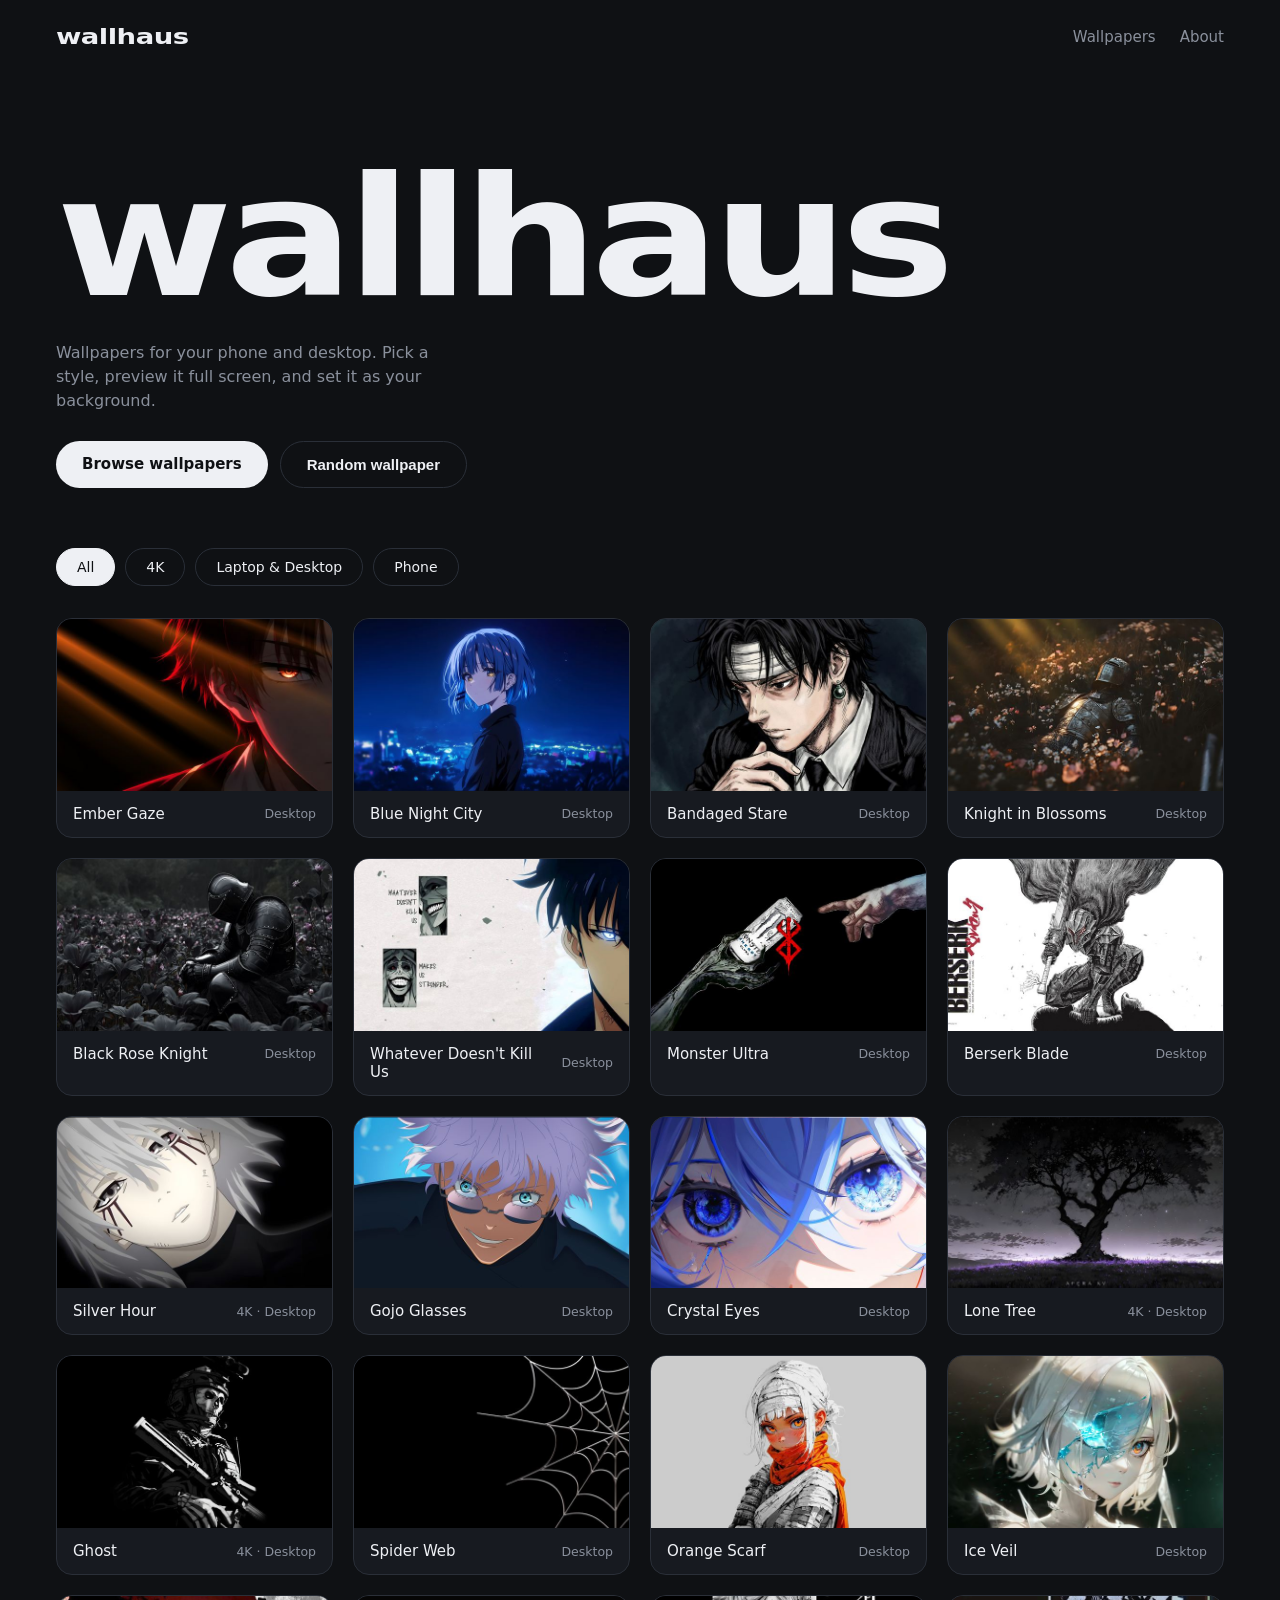
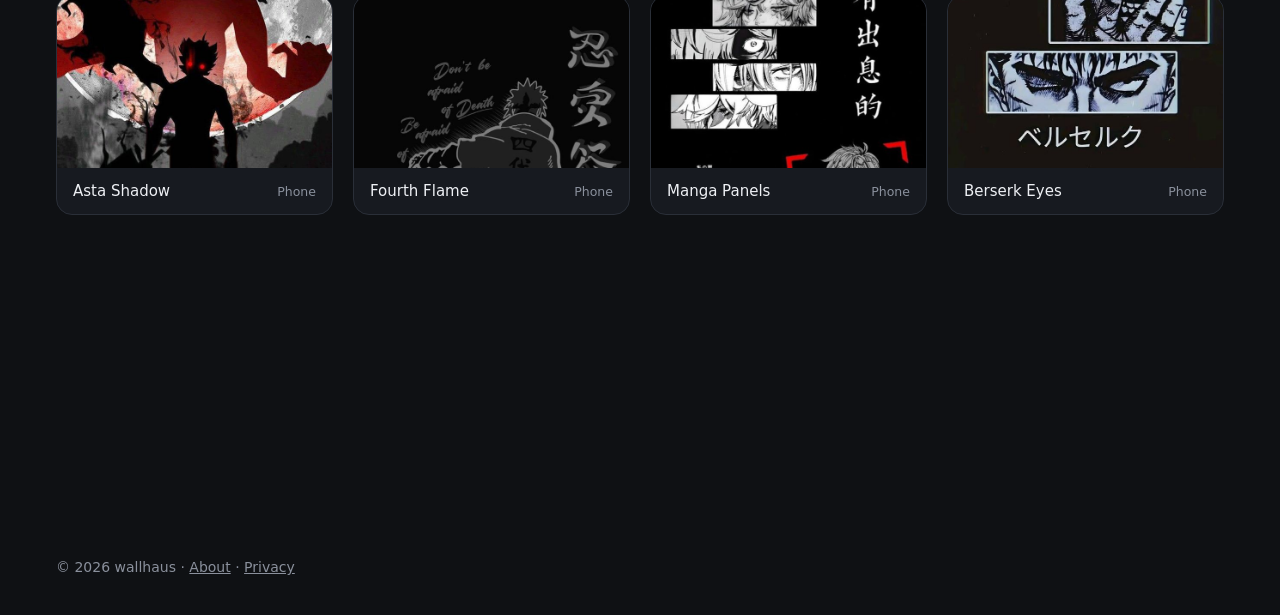
==== index.html @ 3e4c3309 "Update index.html" ====
<!doctype html>
<html lang="en">
<head>
<meta charset="utf-8">
<meta http-equiv="Content-Security-Policy" content="default-src 'self'; script-src 'self'; style-src 'self' 'unsafe-inline'; img-src 'self' data: blob:; connect-src 'self'; font-src 'self'; object-src 'none'; base-uri 'self'; form-action 'none'">
<meta name="referrer" content="strict-origin-when-cross-origin">
<meta name="viewport" content="width=device-width, initial-scale=1, viewport-fit=cover">
<title>wallhaus · Wallpapers</title>
<meta name="description" content="Wallpapers for your phone and desktop. Pick a style, preview it full screen, and set it as your background.">
<meta property="og:title" content="wallhaus · Wallpapers">
<meta property="og:description" content="Wallpapers for your phone and desktop. Preview full screen and set as your background.">
<meta property="og:type" content="website">
<meta property="og:url" content="https://ghostpacket0x.github.io/wallhaus/">
<meta property="og:image" content="https://ghostpacket0x.github.io/wallhaus/wallpapers/thumbs/00.jpg">
<meta name="twitter:card" content="summary_large_image">
<link rel="stylesheet" href="style.css">
</head>
<body>
<header>
  <nav>
    <div class="logo">wallhaus</div>
    <div class="navlinks">
      <a href="#gallery">Wallpapers</a>
      <a href="about.html">About</a>
    </div>
  </nav>
  <section class="hero">
    <h1>wallhaus</h1>
    <p>Wallpapers for your phone and desktop. Pick a style, preview it full screen, and set it as your background.</p>
    <div class="hero-actions">
      <a class="btn" href="#gallery">Browse wallpapers</a>
      <button class="btn ghost" id="random">Random wallpaper</button>
    </div>
  </section>
</header>
<main id="gallery">
  <div class="filters" id="filters">
    <button class="chip on" data-f="all">All</button>
    <button class="chip" data-f="4k">4K</button>
    <button class="chip" data-f="desktop">Laptop &amp; Desktop</button>
    <button class="chip" data-f="phone">Phone</button>
  </div>
  <div class="grid" id="grid"></div>
</main>
<div id="viewer">
  <div class="bar">
    <button id="close">← Back</button>
    <a class="btn" id="download" href="#" download>Download</a>
  </div>
  <button class="nav-btn prev" id="prev" aria-label="Previous wallpaper">‹</button>
  <button class="nav-btn next" id="next" aria-label="Next wallpaper">›</button>
  <div class="caption" id="caption"></div>
</div>
<footer>© 2026 wallhaus · <a href="about.html">About</a> · <a href="privacy.html">Privacy</a></footer>
<script src="script.js"></script>
</body>
</html>
---- style.css ----
/* wallhaus styles: edit here to change the look of the site */
  :root { --bg:#0f1114; --fg:#eef0f4; --muted:#8a909c; --card:#171a20; --line:#2a2f38; }
  * { box-sizing: border-box; }
  html, body { margin:0; background:var(--bg); color:var(--fg);
    font-family: Inter, system-ui, -apple-system, "Segoe UI", sans-serif; }
  html, body { overflow-x:hidden; max-width:100%; }
  header, main, footer { position:relative; z-index:1; }
  nav { display:flex; justify-content:space-between; align-items:center; padding:24px 56px; }
  .logo { font-weight:900; font-size:22px; letter-spacing:-.02em; transform:scaleX(1.25); transform-origin:left; }
  nav a { color:var(--muted); text-decoration:none; font-size:15px; }
  nav a:hover { color:var(--fg); }
  .hero { padding:90px 56px 60px; }
  .hero h1 { font-weight:900; font-size:clamp(64px,13vw,190px); letter-spacing:-.04em;
    line-height:.9; margin:0; transform:scaleX(1.15); transform-origin:left; }
  .hero p { color:var(--muted); max-width:420px; line-height:1.5; margin:28px 0; }
  .btn { display:inline-block; background:var(--fg); color:#0f1114; padding:14px 26px; border-radius:999px;
    text-decoration:none; font-weight:600; font-size:15px; border:0; cursor:pointer; }
  .filters { display:flex; gap:10px; padding:0 56px; flex-wrap:wrap; }
  .chip { background:transparent; border:1px solid var(--line); color:var(--fg); padding:10px 20px;
    border-radius:999px; cursor:pointer; font-size:14px; font-family:inherit; }
  .chip.on { background:var(--fg); color:#0f1114; border-color:var(--fg); }
  .grid { display:grid; grid-template-columns:repeat(auto-fill,minmax(260px,1fr)); gap:20px;
    padding:32px 56px 80px; }
  .card { background:var(--card); border:1px solid var(--line); border-radius:16px; overflow:hidden;
    cursor:pointer; opacity:0; translate:0 16px;
    transition:opacity .6s ease, translate .6s ease, transform .2s, border-color .2s; }
  .card.in { opacity:1; translate:0 0; }
  .card:hover { transform:translateY(-4px); border-color:#3a4150; }
  .card.hidden { display:none; }
  .thumb { aspect-ratio:16/10; background-color:#111; transition:transform .6s ease; }
  .card:hover .thumb { transform:scale(1.04); }
  .meta { display:flex; justify-content:space-between; align-items:center; padding:14px 16px; font-size:15px; gap:8px; }
  .meta small { color:var(--muted); white-space:nowrap; }
  #viewer { position:fixed; inset:0; z-index:10; display:none; flex-direction:column;
    justify-content:space-between; padding:24px; background:#000 center/contain no-repeat; }
  #viewer.open { display:flex; }
  #viewer .bar { display:flex; justify-content:space-between; align-items:center; }
  #viewer .bar button, #viewer .btn { background:rgba(15,17,20,.6); color:var(--fg); border:1px solid var(--line);
    padding:10px 18px; border-radius:999px; cursor:pointer; font-family:inherit; backdrop-filter:blur(6px); }
  #viewer .caption { align-self:flex-start; background:rgba(15,17,20,.6); padding:10px 16px; border-radius:12px; font-size:15px; }
  footer { padding:24px 56px 40px; color:var(--muted); font-size:14px; }
  @media (prefers-reduced-motion: reduce) {
    .card { opacity:1; translate:none; transition:transform .2s, border-color .2s; }
    .thumb { transition:none; }
    .card:hover .thumb { transform:none; }
  }
  @media (max-width:640px) {
    nav, .hero, .filters, .grid, footer { padding-left:20px; padding-right:20px; }
    .hero { padding-top:50px; }
  }

/* Dot network: drifting dots and lines over the glow */
#net { position:fixed; top:0; left:0; width:100vw; height:100vh; z-index:0; pointer-events:none; }


/* ---- Added: nav links, hero buttons, preview arrows, shimmer, doc pages ---- */
a.logo { color:var(--fg); text-decoration:none; }
.navlinks { display:flex; gap:24px; }
.hero-actions { display:flex; gap:12px; flex-wrap:wrap; }
.btn.ghost { background:transparent; color:var(--fg); border:1px solid var(--line); }
.btn.ghost:hover { border-color:#3a4150; }
footer a { color:var(--muted); }
footer a:hover { color:var(--fg); }

.thumb { position:relative; overflow:hidden; }
.thumb.shimmer::after { content:""; position:absolute; inset:0;
  background:linear-gradient(90deg, transparent, rgba(255,255,255,.07), transparent);
  animation:sweep 1.4s ease-in-out infinite; }
@keyframes sweep { from { transform:translateX(-100%); } to { transform:translateX(100%); } }

.nav-btn { position:fixed; top:50%; transform:translateY(-50%); z-index:11;
  width:48px; height:48px; border-radius:50%; cursor:pointer; font-size:28px; line-height:1;
  background:rgba(15,17,20,.6); color:var(--fg); border:1px solid var(--line); backdrop-filter:blur(6px); }
.nav-btn.prev { left:16px; }
.nav-btn.next { right:16px; }

.doc { max-width:720px; margin:0 auto; padding:60px 24px 80px; line-height:1.7; }
.doc h1 { font-weight:900; font-size:clamp(36px,6vw,52px); letter-spacing:-.02em; margin:0 0 24px; }
.doc h2 { font-size:20px; margin:36px 0 8px; }
.doc p { color:#c3c8d2; margin:0 0 12px; }
.doc a { color:var(--fg); }

@media (prefers-reduced-motion: reduce) {
  .thumb.shimmer::after { animation:none; display:none; }
}
@media (max-width:640px) {
  .navlinks { gap:16px; }
  .nav-btn { width:40px; height:40px; font-size:24px; }
}

/* Motion: button lift, title slide, preview fade, filter pop-in */
.btn { transition:transform .25s ease, box-shadow .25s ease; }
.btn:hover { transform:translateY(-3px); box-shadow:0 8px 20px rgba(255,255,255,.15); }
.hero h1 { animation:titleIn .9s ease-out both; }
@keyframes titleIn { from { opacity:0; translate:-24px 0; } to { opacity:1; translate:0 0; } }
#viewer.open { animation:previewIn .35s ease both; }
@keyframes previewIn { from { opacity:0; transform:scale(.98); } to { opacity:1; transform:none; } }
.card.pop { animation:pop .45s ease both; }
@keyframes pop { from { opacity:0; translate:0 10px; } to { opacity:1; translate:0 0; } }
@media (prefers-reduced-motion: reduce) {
  .btn, .btn:hover { transition:none; transform:none; box-shadow:none; }
  .hero h1, #viewer.open, .card.pop { animation:none; }
}
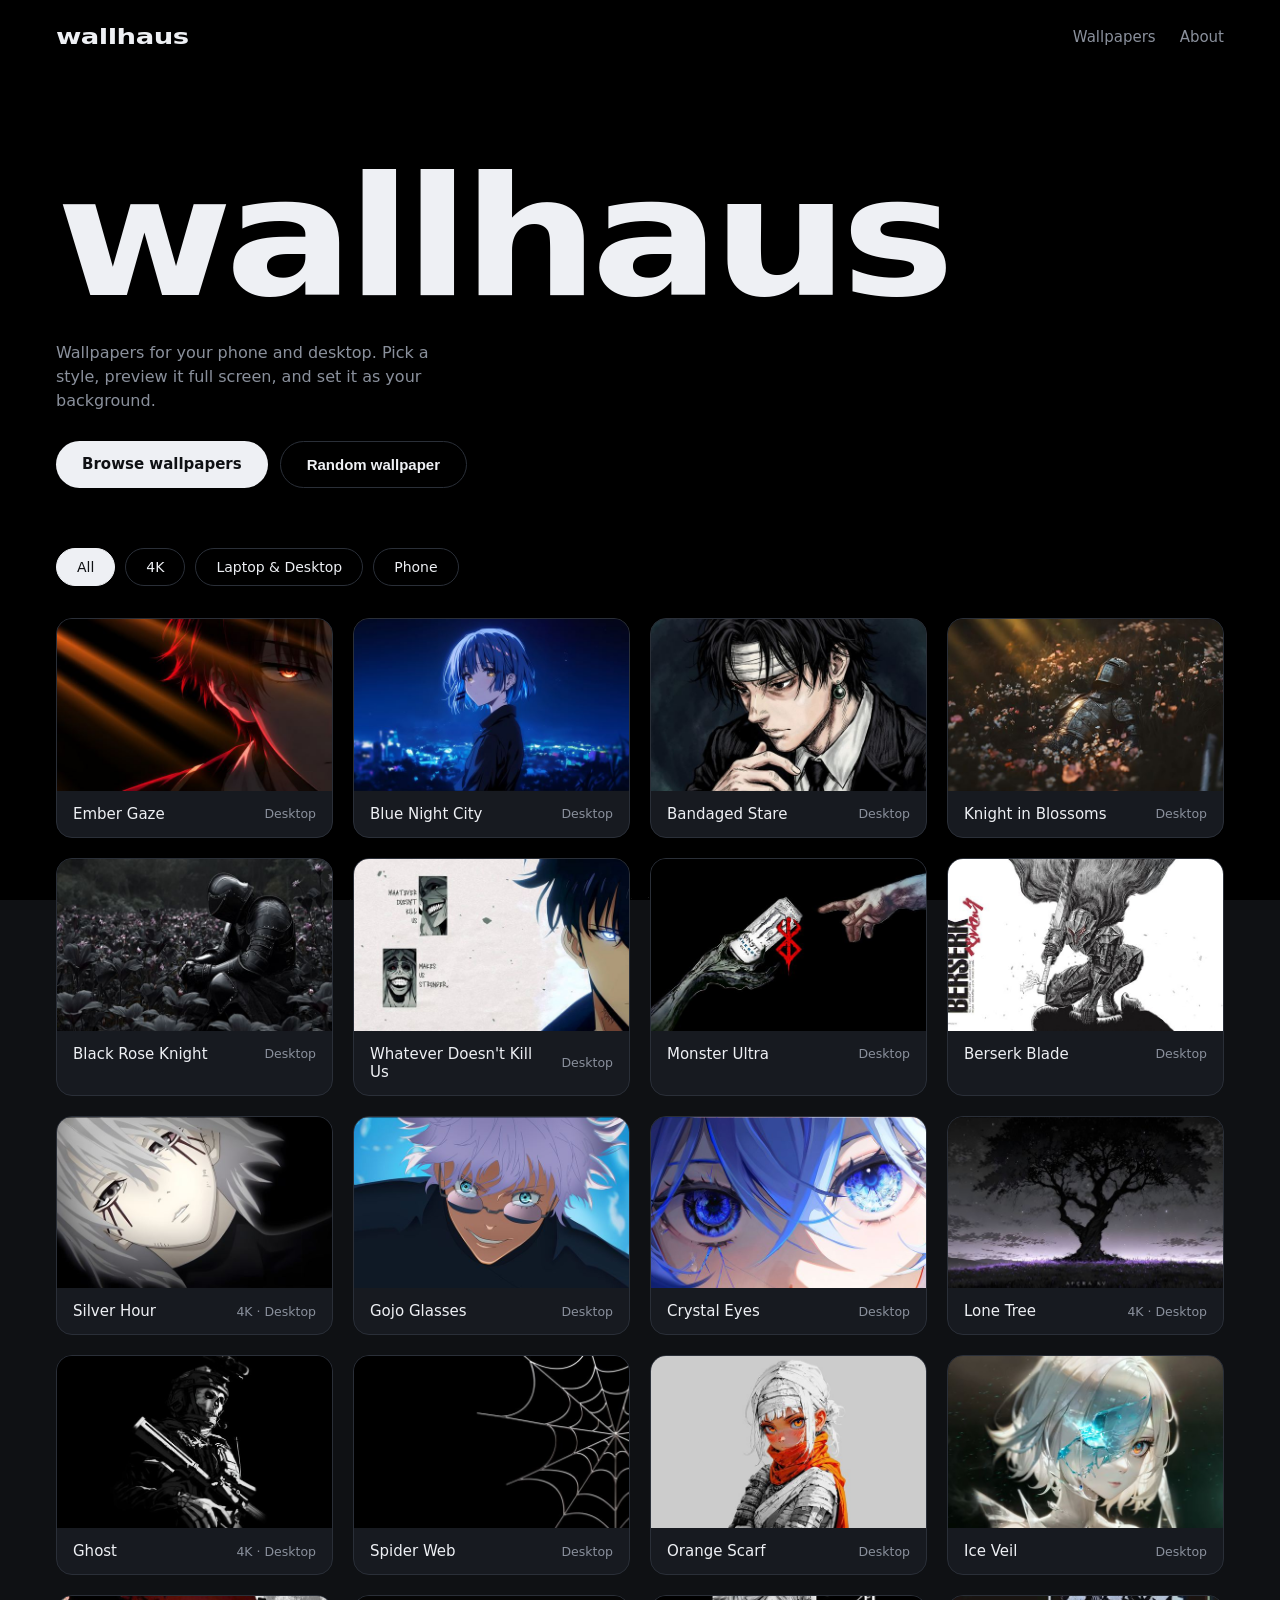
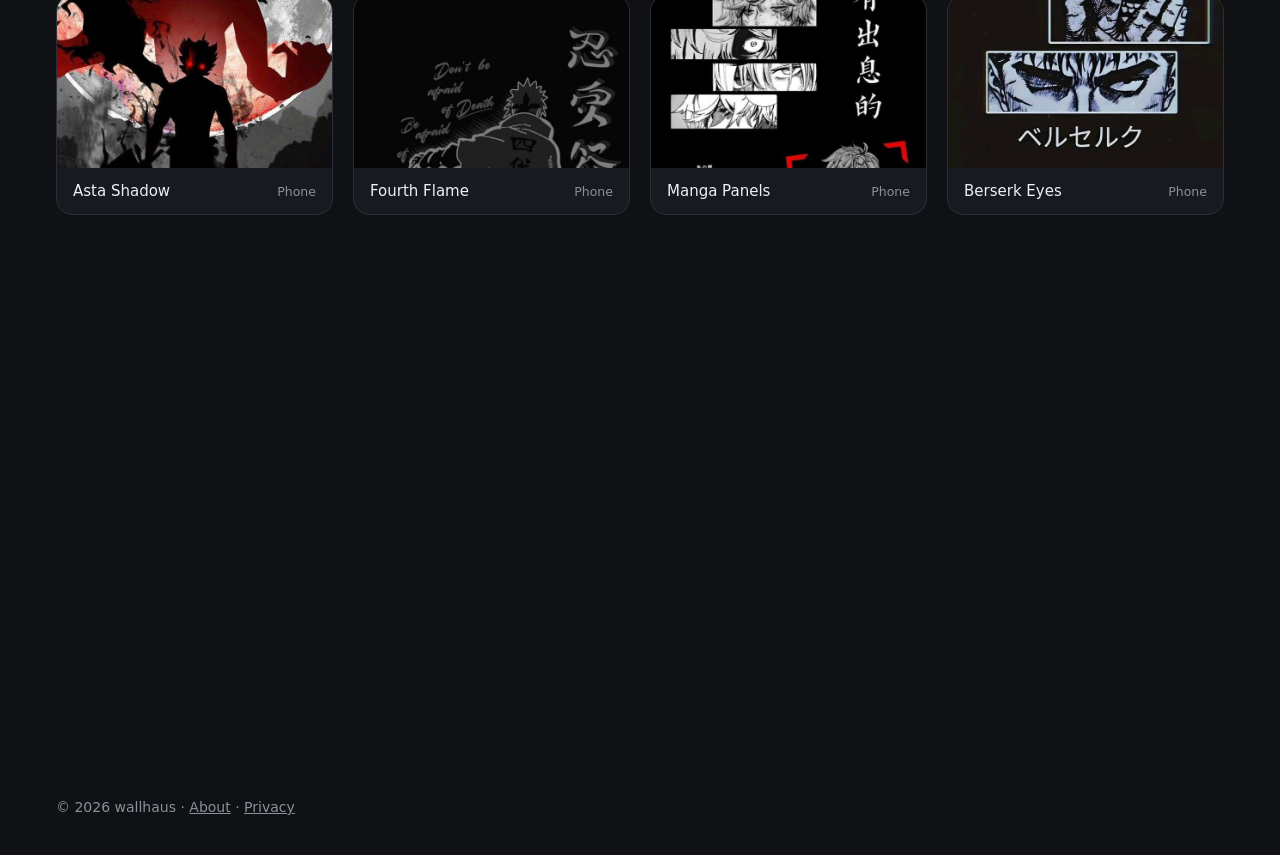
==== commit 1a897a70: "Add files via upload" ====
--- a/index.html
+++ b/index.html
@@ -16,6 +16,7 @@
 <link rel="stylesheet" href="style.css">
 </head>
 <body>
+<div id="floor3d" aria-hidden="true"><div class="plane"></div><div class="fade"></div></div>
 <header>
   <nav>
     <div class="logo">wallhaus</div>
@@ -55,4 +56,3 @@
 <script src="script.js"></script>
 </body>
 </html>
-
--- a/style.css
+++ b/style.css
@@ -101,3 +101,16 @@
   .btn, .btn:hover { transition:none; transform:none; box-shadow:none; }
   .hero h1, #viewer.open, .card.pop { animation:none; }
 }
+
+/* 3D grid floor background */
+#floor3d { position:fixed; inset:0; z-index:0; overflow:hidden; pointer-events:none; background:#000; }
+#floor3d .plane { position:absolute; left:-50%; right:-50%; bottom:-10%; height:110%;
+  background-image:linear-gradient(to right, rgba(255,255,255,.12) 1px, transparent 1px),
+                   linear-gradient(to bottom, rgba(255,255,255,.12) 1px, transparent 1px);
+  background-size:40px 40px;
+  transform:perspective(220px) rotateX(62deg); transform-origin:50% 100%;
+  animation:floor 6s linear infinite; }
+#floor3d .fade { position:absolute; inset:0; background:linear-gradient(to bottom, #000 0%, transparent 45%); }
+@keyframes floor { from { background-position:0 0; } to { background-position:0 40px; } }
+@media (prefers-reduced-motion: reduce) { #floor3d .plane { animation:none; } }
+
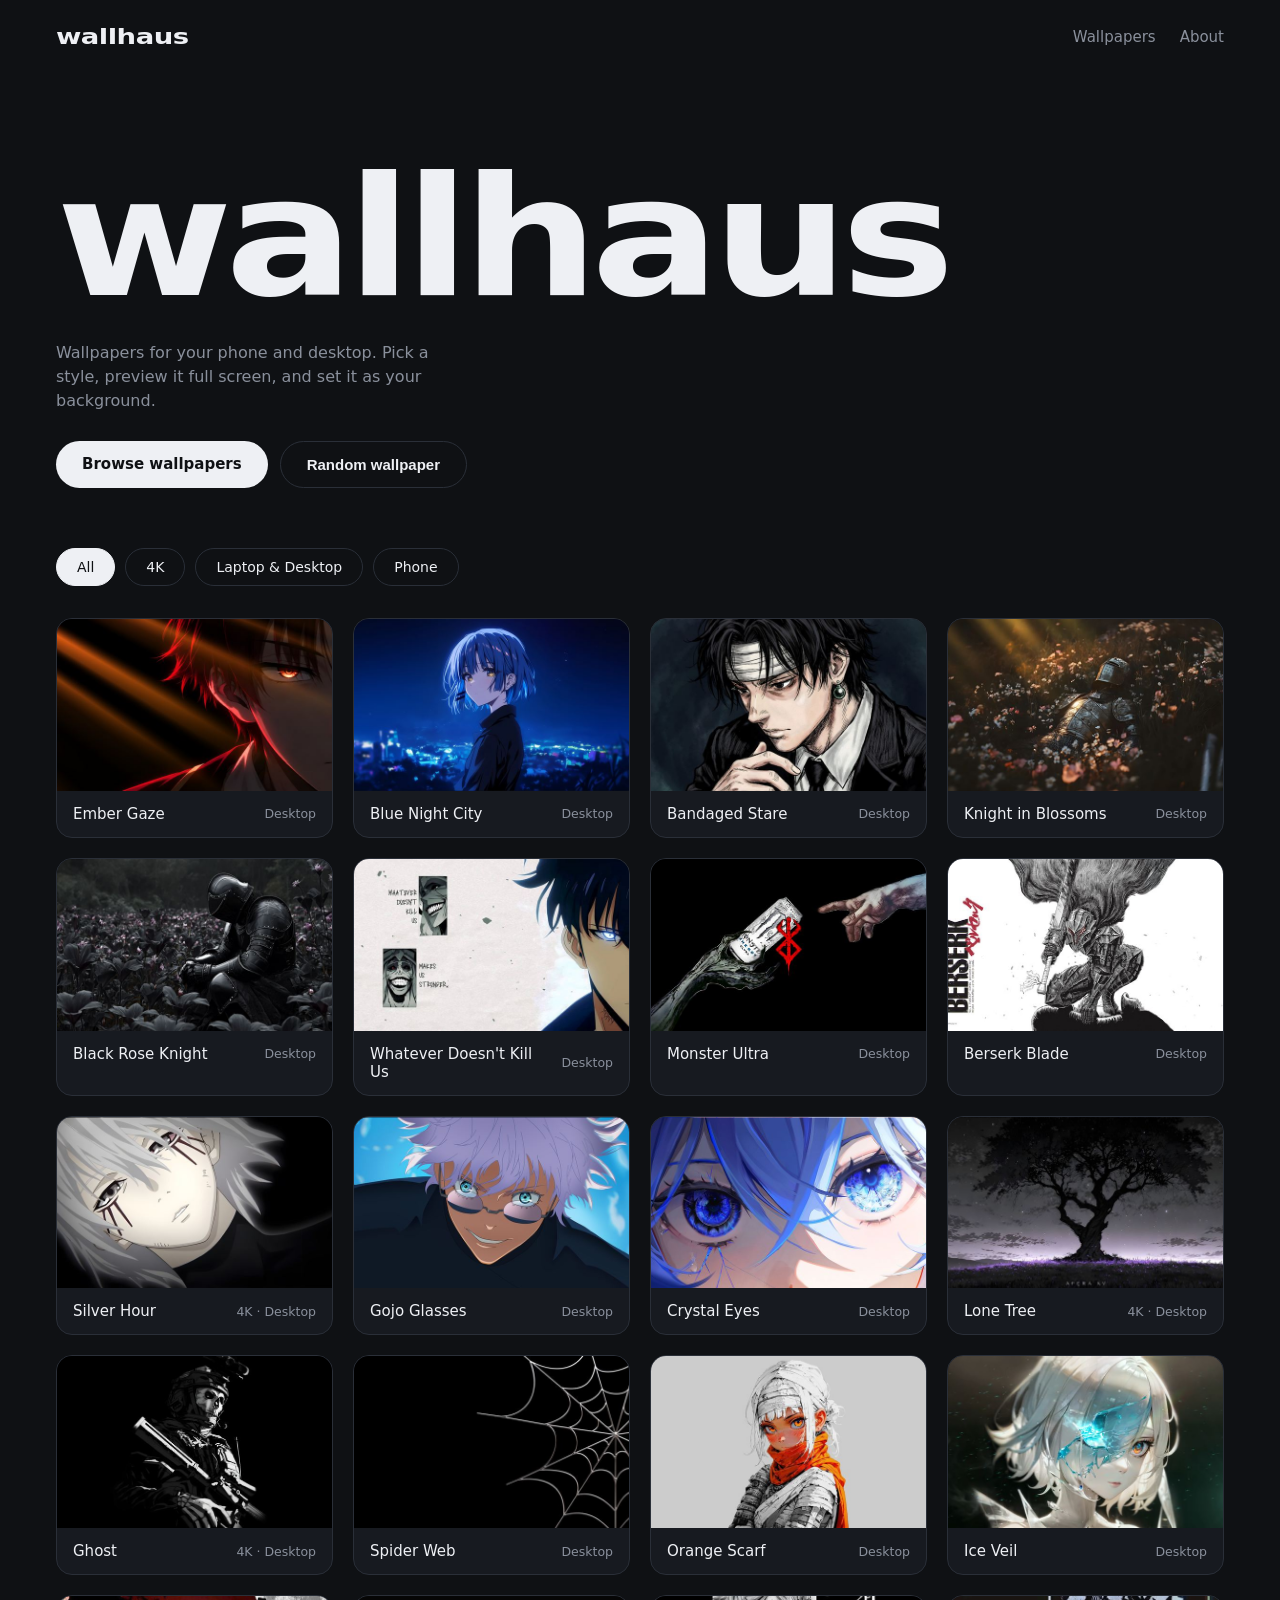
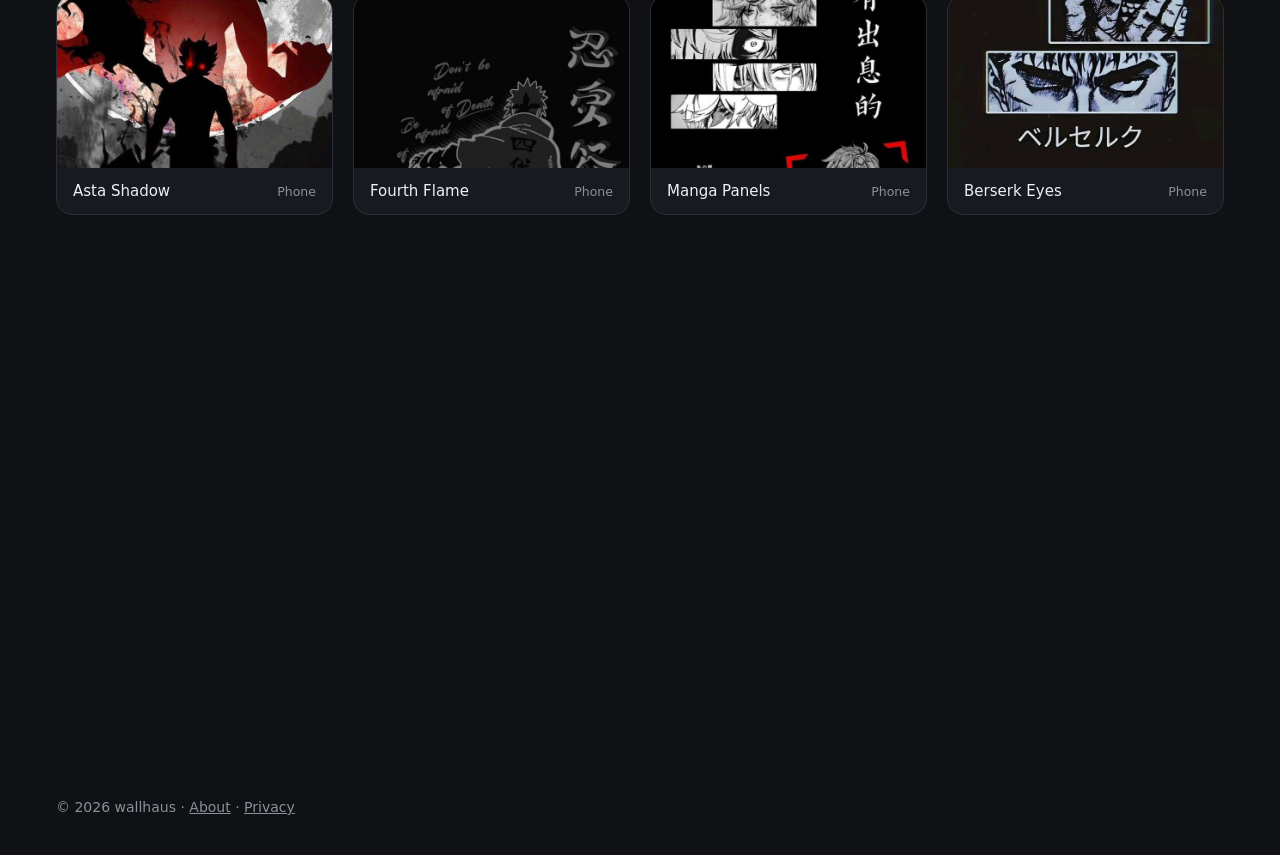
==== commit 83396d2e: "Add files via upload" ====
--- a/index.html
+++ b/index.html
@@ -16,7 +16,6 @@
 <link rel="stylesheet" href="style.css">
 </head>
 <body>
-<div id="floor3d" aria-hidden="true"><div class="plane"></div><div class="fade"></div></div>
 <header>
   <nav>
     <div class="logo">wallhaus</div>
--- a/style.css
+++ b/style.css
@@ -101,16 +101,3 @@
   .btn, .btn:hover { transition:none; transform:none; box-shadow:none; }
   .hero h1, #viewer.open, .card.pop { animation:none; }
 }
-
-/* 3D grid floor background */
-#floor3d { position:fixed; inset:0; z-index:0; overflow:hidden; pointer-events:none; background:#000; }
-#floor3d .plane { position:absolute; left:-50%; right:-50%; bottom:-10%; height:110%;
-  background-image:linear-gradient(to right, rgba(255,255,255,.12) 1px, transparent 1px),
-                   linear-gradient(to bottom, rgba(255,255,255,.12) 1px, transparent 1px);
-  background-size:40px 40px;
-  transform:perspective(220px) rotateX(62deg); transform-origin:50% 100%;
-  animation:floor 6s linear infinite; }
-#floor3d .fade { position:absolute; inset:0; background:linear-gradient(to bottom, #000 0%, transparent 45%); }
-@keyframes floor { from { background-position:0 0; } to { background-position:0 40px; } }
-@media (prefers-reduced-motion: reduce) { #floor3d .plane { animation:none; } }
-
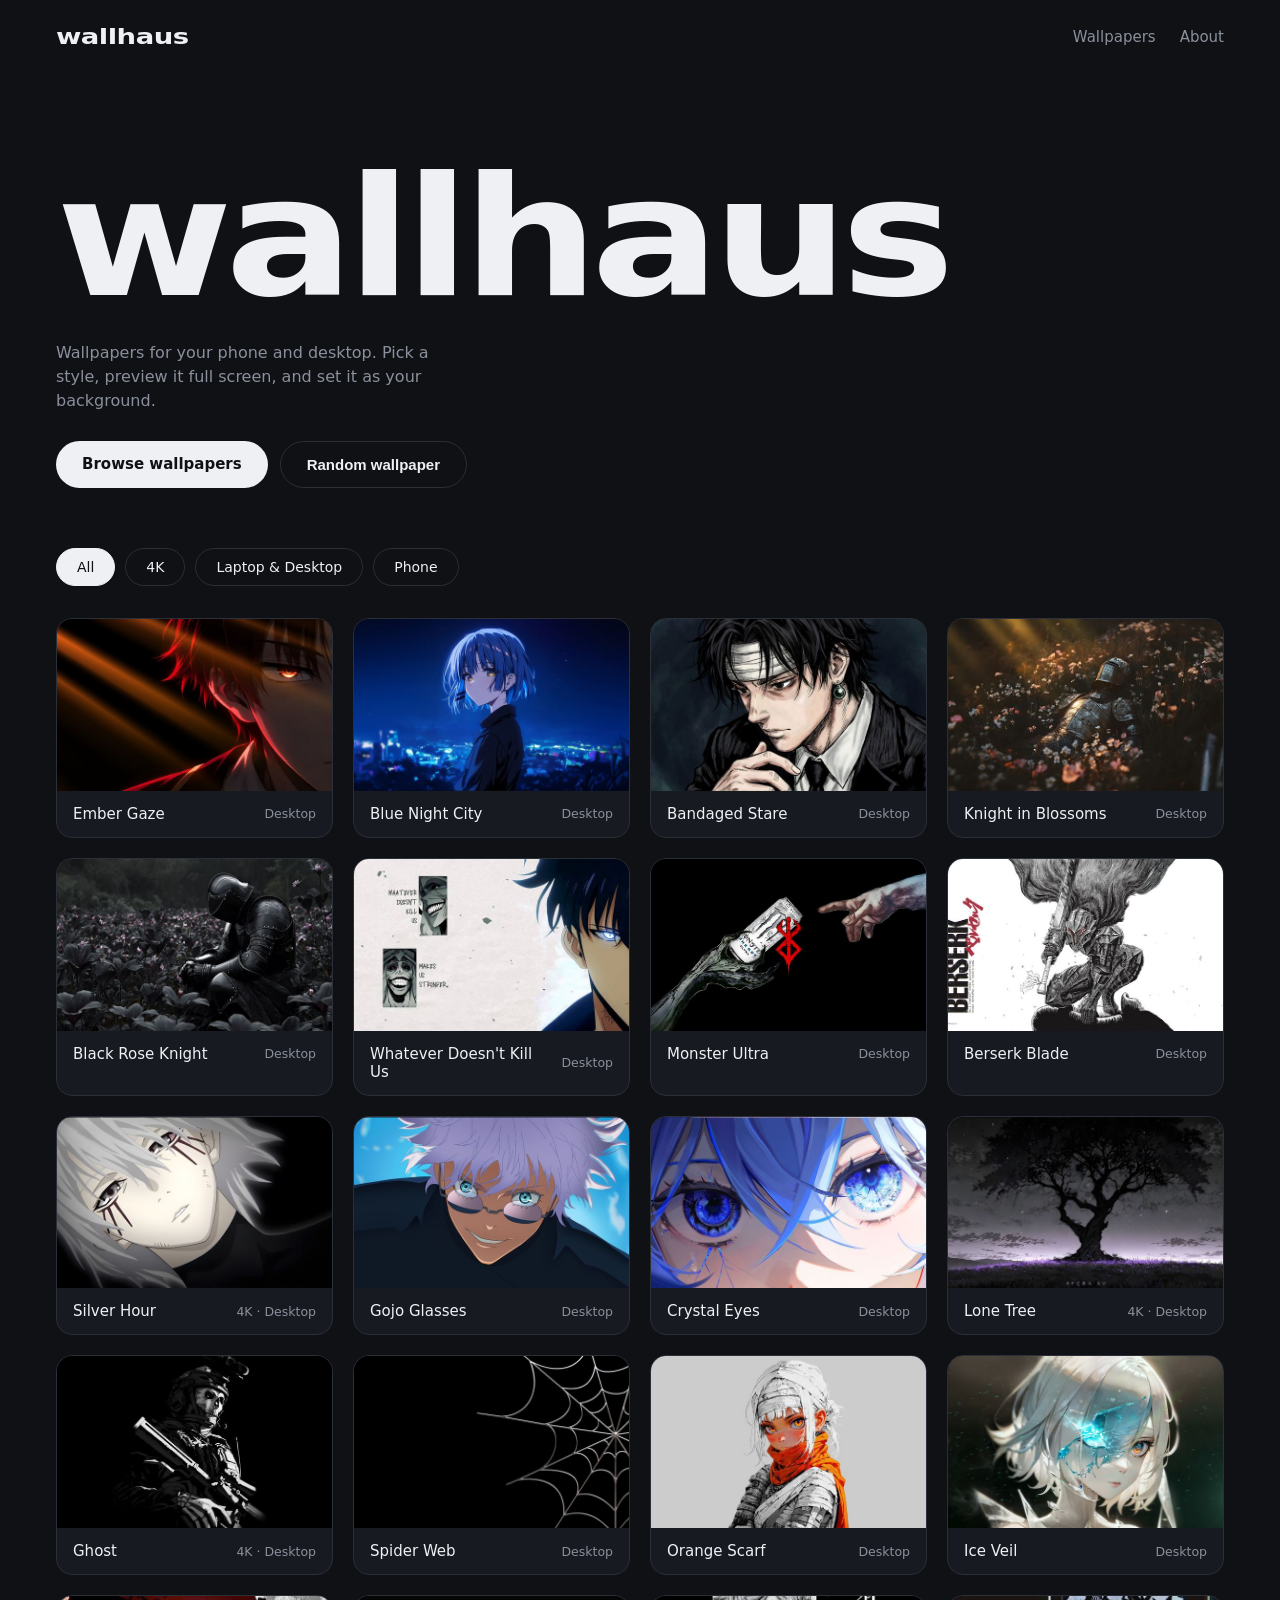
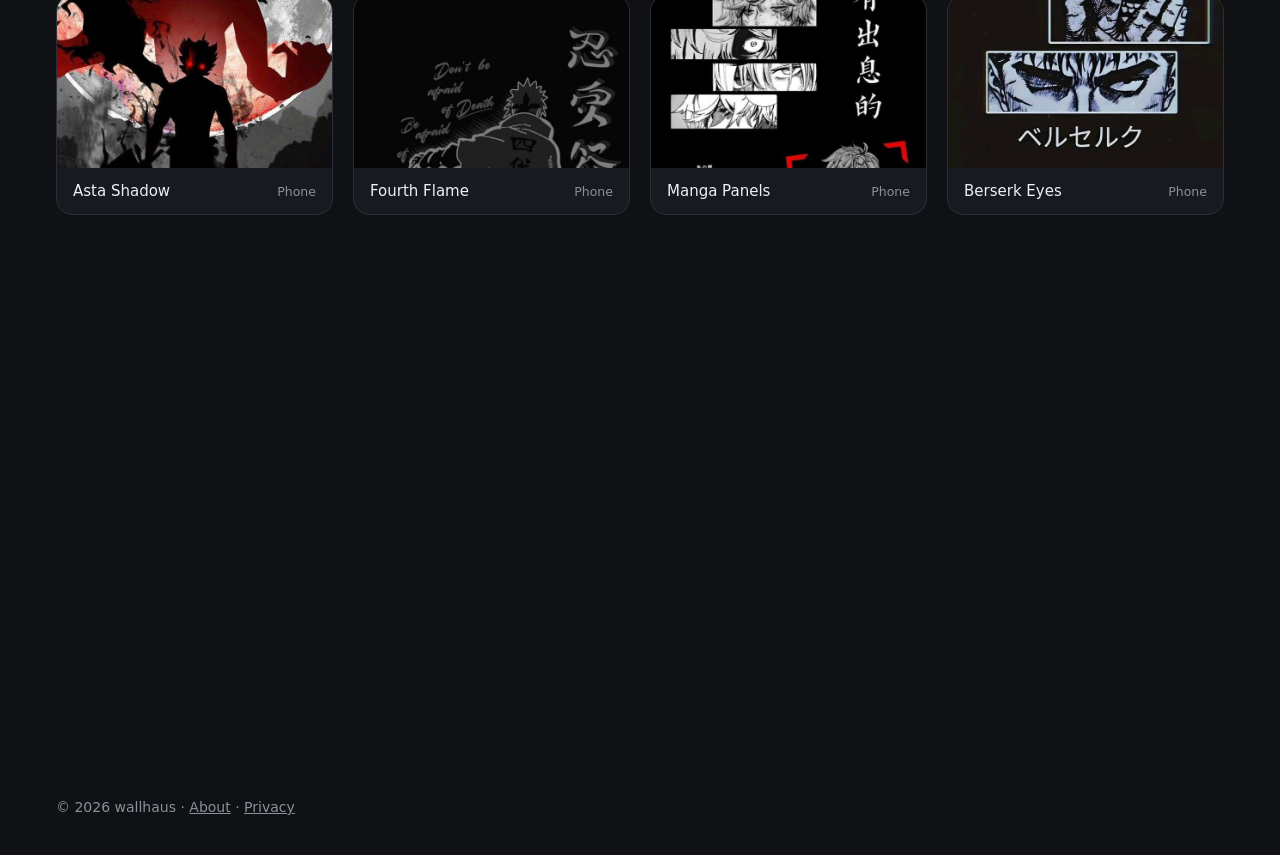
==== commit 9be0b0d5: "Add files via upload" ====
--- a/index.html
+++ b/index.html
@@ -16,6 +16,7 @@
 <link rel="stylesheet" href="style.css">
 </head>
 <body>
+<div id="dots3d" aria-hidden="true"><div class="cloud"></div></div>
 <header>
   <nav>
     <div class="logo">wallhaus</div>
--- a/style.css
+++ b/style.css
@@ -101,3 +101,12 @@
   .btn, .btn:hover { transition:none; transform:none; box-shadow:none; }
   .hero h1, #viewer.open, .card.pop { animation:none; }
 }
+
+/* Floating 3D dots background: transparent, behind the content, never blocks clicks */
+#dots3d { position:fixed; inset:0; z-index:0; pointer-events:none; overflow:hidden; perspective:900px; }
+#dots3d .cloud { position:absolute; left:50%; top:50%; width:0; height:0; transform-style:preserve-3d;
+  animation:spin3d 60s linear infinite; }
+#dots3d .dot { position:absolute; width:2px; height:2px; margin:-1px 0 0 -1px; border-radius:50%; background:#fff; }
+@keyframes spin3d { from { transform:rotateY(0deg) rotateX(12deg); } to { transform:rotateY(360deg) rotateX(12deg); } }
+@media (prefers-reduced-motion: reduce) { #dots3d .cloud { animation:none; } }
+
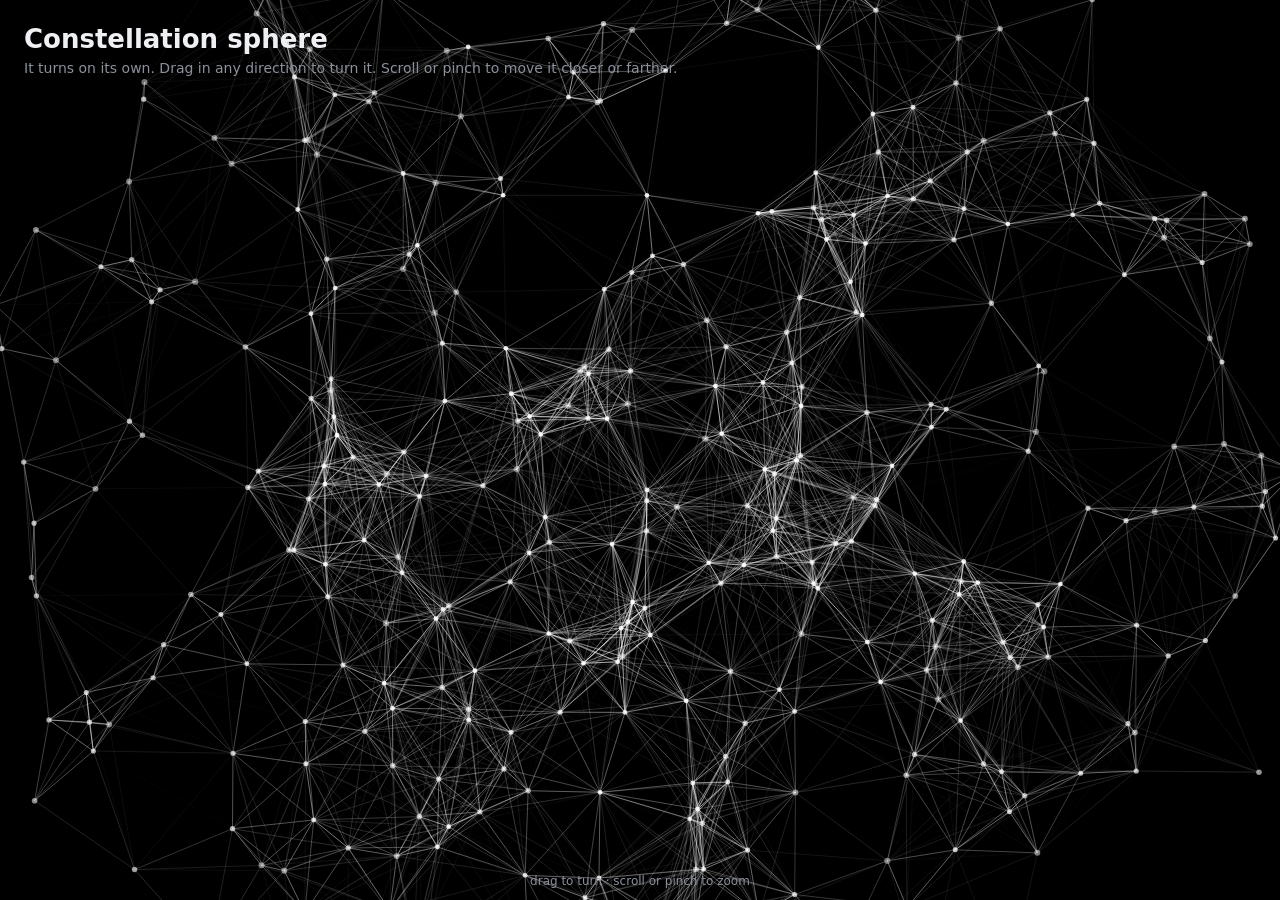
==== commit c257b170: "Add files via upload" ====
--- a/index.html
+++ b/index.html
@@ -2,57 +2,133 @@
 <html lang="en">
 <head>
 <meta charset="utf-8">
-<meta http-equiv="Content-Security-Policy" content="default-src 'self'; script-src 'self'; style-src 'self' 'unsafe-inline'; img-src 'self' data: blob:; connect-src 'self'; font-src 'self'; object-src 'none'; base-uri 'self'; form-action 'none'">
-<meta name="referrer" content="strict-origin-when-cross-origin">
-<meta name="viewport" content="width=device-width, initial-scale=1, viewport-fit=cover">
-<title>wallhaus · Wallpapers</title>
-<meta name="description" content="Wallpapers for your phone and desktop. Pick a style, preview it full screen, and set it as your background.">
-<meta property="og:title" content="wallhaus · Wallpapers">
-<meta property="og:description" content="Wallpapers for your phone and desktop. Preview full screen and set as your background.">
-<meta property="og:type" content="website">
-<meta property="og:url" content="https://ghostpacket0x.github.io/wallhaus/">
-<meta property="og:image" content="https://ghostpacket0x.github.io/wallhaus/wallpapers/thumbs/00.jpg">
-<meta name="twitter:card" content="summary_large_image">
-<link rel="stylesheet" href="style.css">
+<meta name="viewport" content="width=device-width, initial-scale=1">
+<title>Constellation sphere · drag to rotate</title>
+<style>
+  * { box-sizing:border-box; }
+  body { margin:0; background:#0f1114; color:#eef0f4; font-family:Inter, system-ui, -apple-system, "Segoe UI", sans-serif; padding:0; overflow:hidden; }
+  h1 { font-weight:800; font-size:26px; margin:0; position:fixed; top:24px; left:24px; z-index:2; pointer-events:none; }
+  p.sub { color:#8a909c; margin:0; font-size:14px; position:fixed; top:60px; left:24px; right:24px; z-index:2; pointer-events:none; }
+  .stage { position:fixed; inset:0; background:#000; overflow:hidden; }
+  canvas { width:100%; height:100%; display:block; cursor:grab; touch-action:none; }
+  canvas.drag { cursor:grabbing; }
+  .hint { position:absolute; left:0; right:0; bottom:12px; text-align:center; font-size:12px; color:#8a909c; pointer-events:none; }
+</style>
 </head>
 <body>
-<div id="dots3d" aria-hidden="true"><div class="cloud"></div></div>
-<header>
-  <nav>
-    <div class="logo">wallhaus</div>
-    <div class="navlinks">
-      <a href="#gallery">Wallpapers</a>
-      <a href="about.html">About</a>
-    </div>
-  </nav>
-  <section class="hero">
-    <h1>wallhaus</h1>
-    <p>Wallpapers for your phone and desktop. Pick a style, preview it full screen, and set it as your background.</p>
-    <div class="hero-actions">
-      <a class="btn" href="#gallery">Browse wallpapers</a>
-      <button class="btn ghost" id="random">Random wallpaper</button>
-    </div>
-  </section>
-</header>
-<main id="gallery">
-  <div class="filters" id="filters">
-    <button class="chip on" data-f="all">All</button>
-    <button class="chip" data-f="4k">4K</button>
-    <button class="chip" data-f="desktop">Laptop &amp; Desktop</button>
-    <button class="chip" data-f="phone">Phone</button>
-  </div>
-  <div class="grid" id="grid"></div>
-</main>
-<div id="viewer">
-  <div class="bar">
-    <button id="close">← Back</button>
-    <a class="btn" id="download" href="#" download>Download</a>
-  </div>
-  <button class="nav-btn prev" id="prev" aria-label="Previous wallpaper">‹</button>
-  <button class="nav-btn next" id="next" aria-label="Next wallpaper">›</button>
-  <div class="caption" id="caption"></div>
+<h1>Constellation sphere</h1>
+<p class="sub">It turns on its own. Drag in any direction to turn it. Scroll or pinch to move it closer or farther.</p>
+<div class="stage">
+  <canvas id="sphere"></canvas>
+  <div class="hint">drag to turn · scroll or pinch to zoom</div>
 </div>
-<footer>© 2026 wallhaus · <a href="about.html">About</a> · <a href="privacy.html">Privacy</a></footer>
-<script src="script.js"></script>
+<script>
+const canvas = document.getElementById("sphere");
+const g = canvas.getContext("2d");
+let W, H, dpr;
+function resize() {
+  dpr = Math.min(window.devicePixelRatio || 1, 2);
+  const r = canvas.getBoundingClientRect();
+  W = r.width; H = r.height;
+  canvas.width = W * dpr; canvas.height = H * dpr;
+  g.setTransform(dpr, 0, 0, dpr, 0, 0);
+}
+resize();
+addEventListener("resize", resize);
+
+// Dots scattered through open space (a volume, not a shell)
+const N = 380;
+const dots = Array.from({ length: N }, () => {
+  const u = Math.random() * 2 - 1;           // cos(phi)
+  const th = Math.random() * Math.PI * 2;
+  const s = Math.sqrt(1 - u * u);
+  const r = Math.cbrt(Math.random());        // fills the inside evenly
+  return { x: r * s * Math.cos(th), y: r * u, z: r * s * Math.sin(th) };
+});
+
+const AUTO = 0.0015;           // slow automatic spin
+let tilt = 0.35, zoom = 0.7;            // fixed tilt so the sphere looks 3D
+let angle = 0, vel = AUTO;    // vel = current spin speed
+let dragging = false, lastX = 0, lastY = 0;
+const ptrs = new Map(); let pinchD = 0;
+
+canvas.addEventListener("pointerdown", e => {
+  dragging = true; lastX = e.clientX; lastY = e.clientY; ptrs.set(e.pointerId, e); canvas.classList.add("drag");
+  canvas.setPointerCapture(e.pointerId);
+});
+canvas.addEventListener("pointermove", e => {
+  if (!dragging) return;
+  ptrs.set(e.pointerId, e);
+  if (ptrs.size === 2) {                     // two fingers: pinch to zoom
+    const [a, b] = [...ptrs.values()];
+    const d = Math.hypot(a.clientX - b.clientX, a.clientY - b.clientY);
+    if (pinchD) zoom = Math.min(2.5, Math.max(0.25, zoom * d / pinchD));
+    pinchD = d; return;
+  }
+  const dx = e.clientX - lastX; lastX = e.clientX;
+  const dy = e.clientY - lastY; lastY = e.clientY;
+  tilt = Math.max(-1.5, Math.min(1.5, tilt + dy * 0.004));   // up/down tilts it
+  angle += dx * 0.005;
+  vel = dx * 0.0025;             // dragging sets the spin direction and speed
+});
+function endDrag(e) {
+  ptrs.delete(e.pointerId); pinchD = 0;
+  const rest = [...ptrs.values()][0];
+  if (rest) { lastX = rest.clientX; lastY = rest.clientY; return; }
+  dragging = false; canvas.classList.remove("drag");
+}
+canvas.addEventListener("pointerup", endDrag);
+canvas.addEventListener("pointercancel", endDrag);
+canvas.addEventListener("wheel", e => {      // scroll: move it farther or closer
+  e.preventDefault();
+  zoom = Math.min(2.5, Math.max(0.25, zoom * Math.exp(-e.deltaY * 0.001)));
+}, { passive: false });
+
+function frame() {
+  g.clearRect(0, 0, W, H);
+  if (!dragging) {
+    // Ease back toward the automatic speed after a drag
+    vel += (AUTO - vel) * 0.015;
+  }
+  angle += vel;
+
+  const cx = W / 2, cy = H / 2;
+  const R = Math.hypot(W, H) * 0.6 * zoom;
+  const cosA = Math.cos(angle), sinA = Math.sin(angle);
+  const cosT = Math.cos(tilt), sinT = Math.sin(tilt);
+
+  // Project every dot once per frame
+  const p = dots.map(d => {
+    const x1 = d.x * cosA - d.z * sinA;
+    const z1 = d.x * sinA + d.z * cosA;
+    const y1 = d.y * cosT - z1 * sinT;
+    const z2 = d.y * sinT + z1 * cosT;
+    const k = 1 / (1 + z2 * 0.35);          // closer dots look bigger
+    return { x: cx + x1 * R * k, y: cy + y1 * R * k, z: z2, k };
+  });
+
+  // Links between nearby dots
+  g.lineWidth = 1;
+  for (let i = 0; i < N; i++) for (let j = i + 1; j < N; j++) {
+    const a = p[i], b = p[j];
+    const d = Math.hypot(a.x - b.x, a.y - b.y);
+    const lim = R * 0.25;
+    if (d < lim) {
+      const depth = (a.z + b.z + 2) / 4;   // 0 back .. 1 front
+      g.strokeStyle = `rgba(255,255,255,${(1 - d / lim) * (0.3 + depth * 0.6)})`;
+      g.beginPath(); g.moveTo(a.x, a.y); g.lineTo(b.x, b.y); g.stroke();
+    }
+  }
+
+  // Dots, bigger when closer to the viewer
+  for (const q of p) {
+    const depth = (q.z + 1) / 2;
+    g.fillStyle = `rgba(255,255,255,${0.35 + depth * 0.65})`;
+    g.beginPath(); g.arc(q.x, q.y, 1.2 + q.k * 1.4, 0, Math.PI * 2); g.fill();
+  }
+  requestAnimationFrame(frame);
+}
+frame();
+</script>
 </body>
 </html>
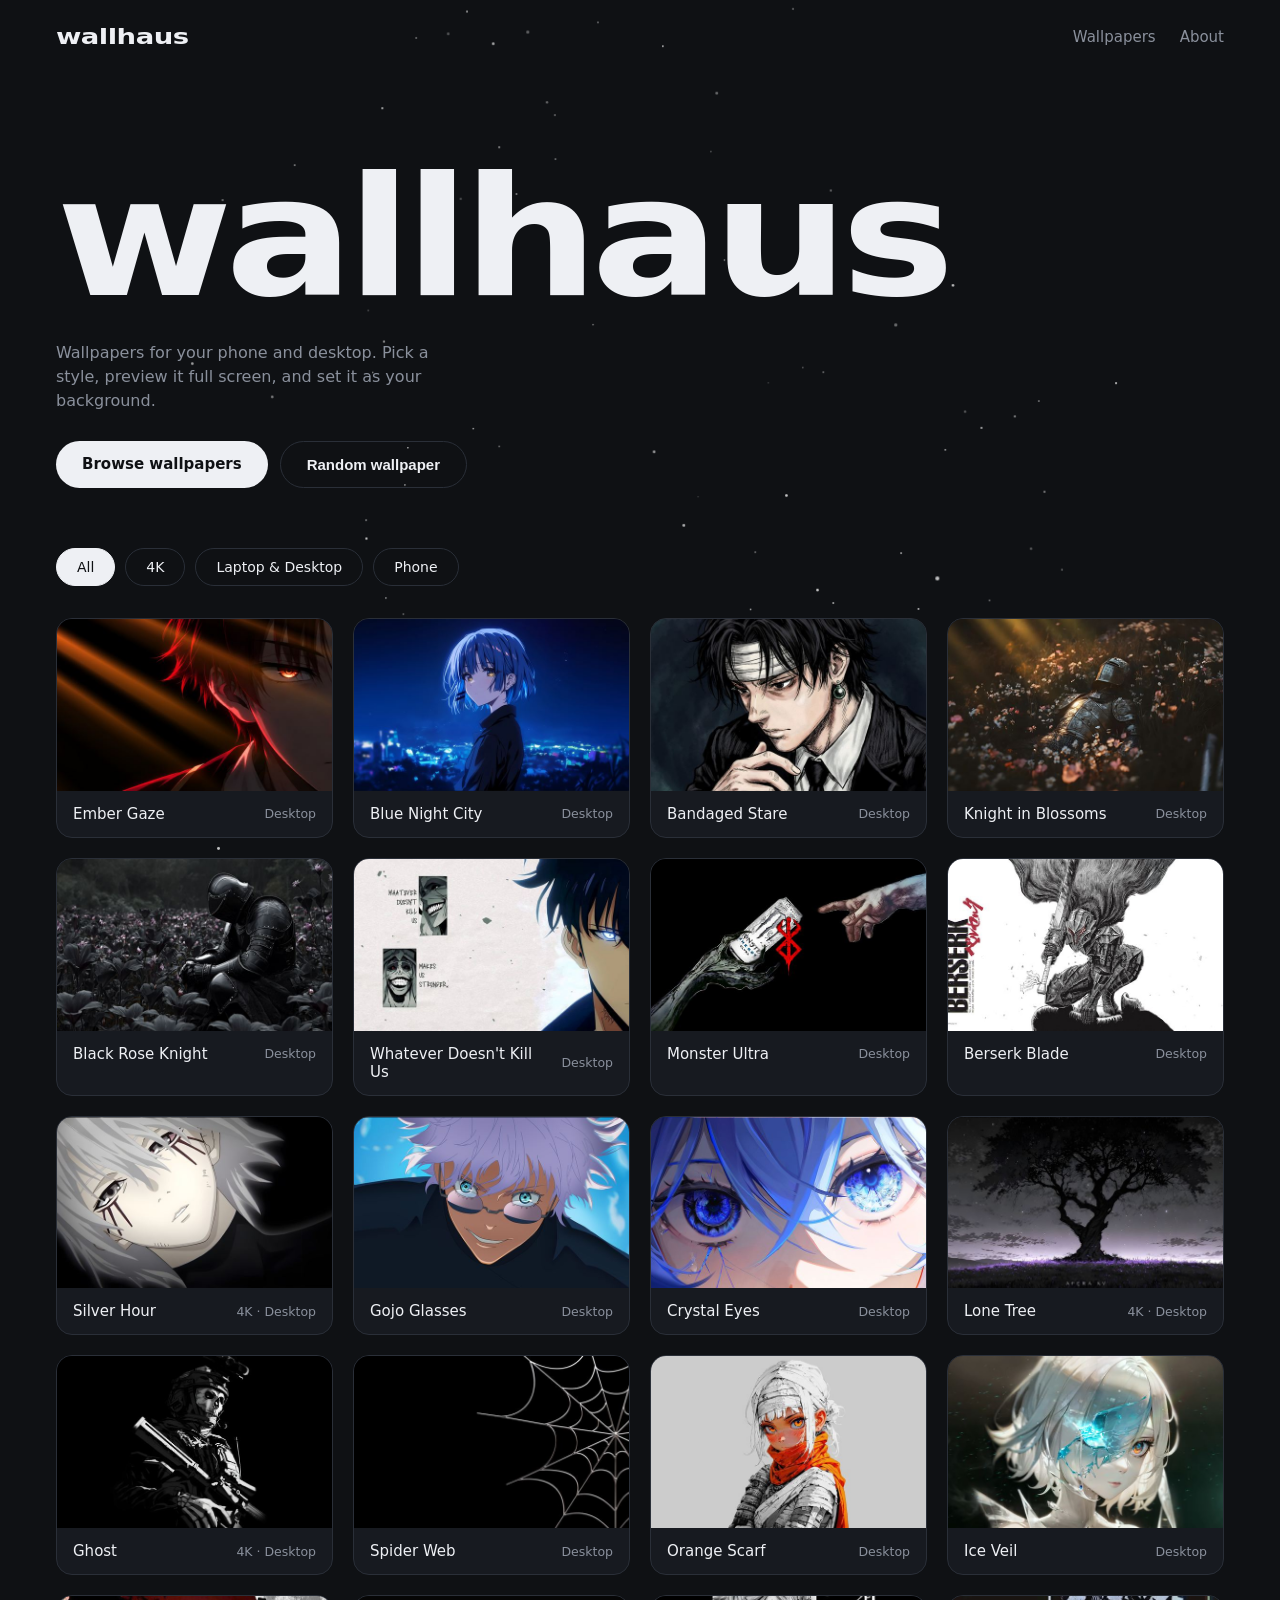
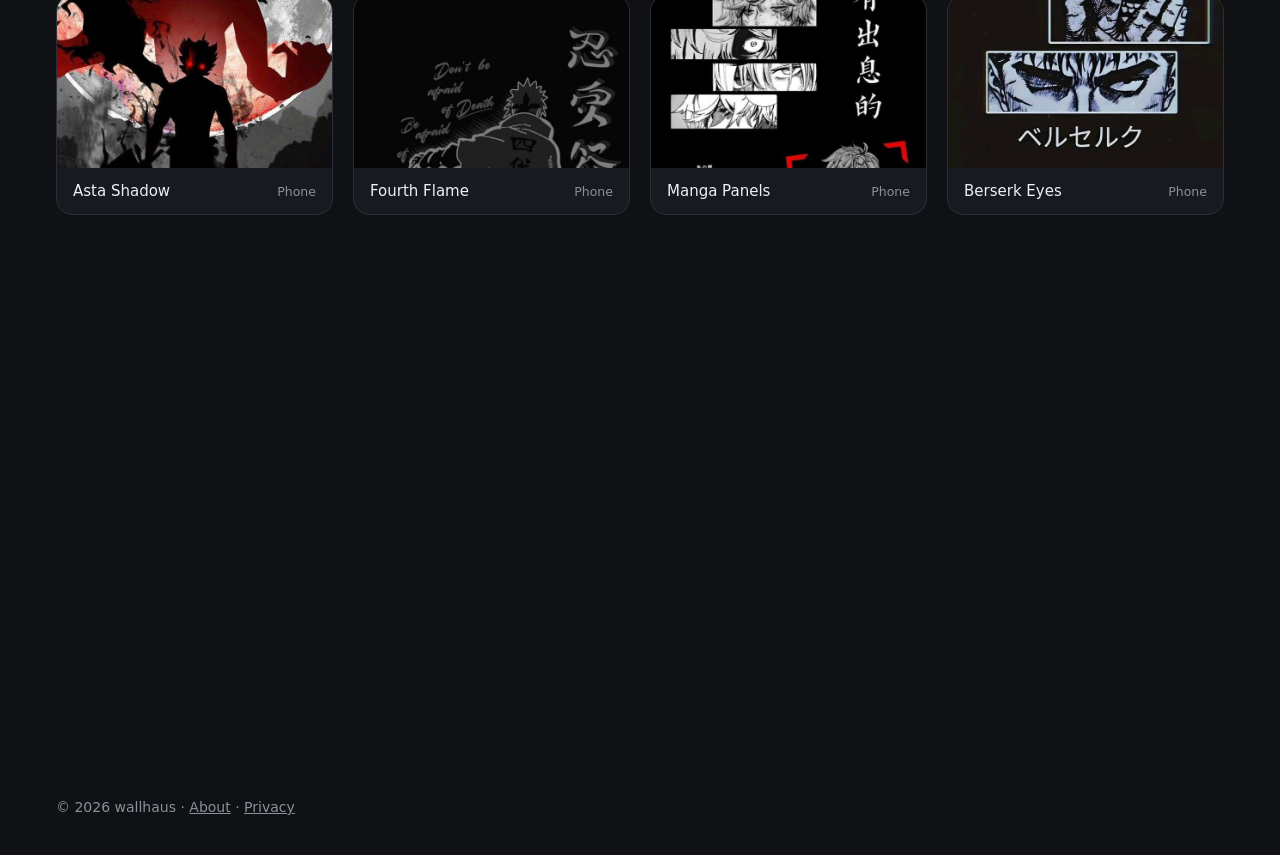
==== commit 8c322e43: "Add files via upload" ====
--- a/index.html
+++ b/index.html
@@ -2,133 +2,57 @@
 <html lang="en">
 <head>
 <meta charset="utf-8">
-<meta name="viewport" content="width=device-width, initial-scale=1">
-<title>Constellation sphere · drag to rotate</title>
-<style>
-  * { box-sizing:border-box; }
-  body { margin:0; background:#0f1114; color:#eef0f4; font-family:Inter, system-ui, -apple-system, "Segoe UI", sans-serif; padding:0; overflow:hidden; }
-  h1 { font-weight:800; font-size:26px; margin:0; position:fixed; top:24px; left:24px; z-index:2; pointer-events:none; }
-  p.sub { color:#8a909c; margin:0; font-size:14px; position:fixed; top:60px; left:24px; right:24px; z-index:2; pointer-events:none; }
-  .stage { position:fixed; inset:0; background:#000; overflow:hidden; }
-  canvas { width:100%; height:100%; display:block; cursor:grab; touch-action:none; }
-  canvas.drag { cursor:grabbing; }
-  .hint { position:absolute; left:0; right:0; bottom:12px; text-align:center; font-size:12px; color:#8a909c; pointer-events:none; }
-</style>
+<meta http-equiv="Content-Security-Policy" content="default-src 'self'; script-src 'self'; style-src 'self' 'unsafe-inline'; img-src 'self' data: blob:; connect-src 'self'; font-src 'self'; object-src 'none'; base-uri 'self'; form-action 'none'">
+<meta name="referrer" content="strict-origin-when-cross-origin">
+<meta name="viewport" content="width=device-width, initial-scale=1, viewport-fit=cover">
+<title>wallhaus · Wallpapers</title>
+<meta name="description" content="Wallpapers for your phone and desktop. Pick a style, preview it full screen, and set it as your background.">
+<meta property="og:title" content="wallhaus · Wallpapers">
+<meta property="og:description" content="Wallpapers for your phone and desktop. Preview full screen and set as your background.">
+<meta property="og:type" content="website">
+<meta property="og:url" content="https://ghostpacket0x.github.io/wallhaus/">
+<meta property="og:image" content="https://ghostpacket0x.github.io/wallhaus/wallpapers/thumbs/00.jpg">
+<meta name="twitter:card" content="summary_large_image">
+<link rel="stylesheet" href="style.css">
 </head>
 <body>
-<h1>Constellation sphere</h1>
-<p class="sub">It turns on its own. Drag in any direction to turn it. Scroll or pinch to move it closer or farther.</p>
-<div class="stage">
-  <canvas id="sphere"></canvas>
-  <div class="hint">drag to turn · scroll or pinch to zoom</div>
+<div id="dots3d" aria-hidden="true"><div class="cloud"></div></div>
+<header>
+  <nav>
+    <div class="logo">wallhaus</div>
+    <div class="navlinks">
+      <a href="#gallery">Wallpapers</a>
+      <a href="about.html">About</a>
+    </div>
+  </nav>
+  <section class="hero">
+    <h1>wallhaus</h1>
+    <p>Wallpapers for your phone and desktop. Pick a style, preview it full screen, and set it as your background.</p>
+    <div class="hero-actions">
+      <a class="btn" href="#gallery">Browse wallpapers</a>
+      <button class="btn ghost" id="random">Random wallpaper</button>
+    </div>
+  </section>
+</header>
+<main id="gallery">
+  <div class="filters" id="filters">
+    <button class="chip on" data-f="all">All</button>
+    <button class="chip" data-f="4k">4K</button>
+    <button class="chip" data-f="desktop">Laptop &amp; Desktop</button>
+    <button class="chip" data-f="phone">Phone</button>
+  </div>
+  <div class="grid" id="grid"></div>
+</main>
+<div id="viewer">
+  <div class="bar">
+    <button id="close">← Back</button>
+    <a class="btn" id="download" href="#" download>Download</a>
+  </div>
+  <button class="nav-btn prev" id="prev" aria-label="Previous wallpaper">‹</button>
+  <button class="nav-btn next" id="next" aria-label="Next wallpaper">›</button>
+  <div class="caption" id="caption"></div>
 </div>
-<script>
-const canvas = document.getElementById("sphere");
-const g = canvas.getContext("2d");
-let W, H, dpr;
-function resize() {
-  dpr = Math.min(window.devicePixelRatio || 1, 2);
-  const r = canvas.getBoundingClientRect();
-  W = r.width; H = r.height;
-  canvas.width = W * dpr; canvas.height = H * dpr;
-  g.setTransform(dpr, 0, 0, dpr, 0, 0);
-}
-resize();
-addEventListener("resize", resize);
-
-// Dots scattered through open space (a volume, not a shell)
-const N = 380;
-const dots = Array.from({ length: N }, () => {
-  const u = Math.random() * 2 - 1;           // cos(phi)
-  const th = Math.random() * Math.PI * 2;
-  const s = Math.sqrt(1 - u * u);
-  const r = Math.cbrt(Math.random());        // fills the inside evenly
-  return { x: r * s * Math.cos(th), y: r * u, z: r * s * Math.sin(th) };
-});
-
-const AUTO = 0.0015;           // slow automatic spin
-let tilt = 0.35, zoom = 0.7;            // fixed tilt so the sphere looks 3D
-let angle = 0, vel = AUTO;    // vel = current spin speed
-let dragging = false, lastX = 0, lastY = 0;
-const ptrs = new Map(); let pinchD = 0;
-
-canvas.addEventListener("pointerdown", e => {
-  dragging = true; lastX = e.clientX; lastY = e.clientY; ptrs.set(e.pointerId, e); canvas.classList.add("drag");
-  canvas.setPointerCapture(e.pointerId);
-});
-canvas.addEventListener("pointermove", e => {
-  if (!dragging) return;
-  ptrs.set(e.pointerId, e);
-  if (ptrs.size === 2) {                     // two fingers: pinch to zoom
-    const [a, b] = [...ptrs.values()];
-    const d = Math.hypot(a.clientX - b.clientX, a.clientY - b.clientY);
-    if (pinchD) zoom = Math.min(2.5, Math.max(0.25, zoom * d / pinchD));
-    pinchD = d; return;
-  }
-  const dx = e.clientX - lastX; lastX = e.clientX;
-  const dy = e.clientY - lastY; lastY = e.clientY;
-  tilt = Math.max(-1.5, Math.min(1.5, tilt + dy * 0.004));   // up/down tilts it
-  angle += dx * 0.005;
-  vel = dx * 0.0025;             // dragging sets the spin direction and speed
-});
-function endDrag(e) {
-  ptrs.delete(e.pointerId); pinchD = 0;
-  const rest = [...ptrs.values()][0];
-  if (rest) { lastX = rest.clientX; lastY = rest.clientY; return; }
-  dragging = false; canvas.classList.remove("drag");
-}
-canvas.addEventListener("pointerup", endDrag);
-canvas.addEventListener("pointercancel", endDrag);
-canvas.addEventListener("wheel", e => {      // scroll: move it farther or closer
-  e.preventDefault();
-  zoom = Math.min(2.5, Math.max(0.25, zoom * Math.exp(-e.deltaY * 0.001)));
-}, { passive: false });
-
-function frame() {
-  g.clearRect(0, 0, W, H);
-  if (!dragging) {
-    // Ease back toward the automatic speed after a drag
-    vel += (AUTO - vel) * 0.015;
-  }
-  angle += vel;
-
-  const cx = W / 2, cy = H / 2;
-  const R = Math.hypot(W, H) * 0.6 * zoom;
-  const cosA = Math.cos(angle), sinA = Math.sin(angle);
-  const cosT = Math.cos(tilt), sinT = Math.sin(tilt);
-
-  // Project every dot once per frame
-  const p = dots.map(d => {
-    const x1 = d.x * cosA - d.z * sinA;
-    const z1 = d.x * sinA + d.z * cosA;
-    const y1 = d.y * cosT - z1 * sinT;
-    const z2 = d.y * sinT + z1 * cosT;
-    const k = 1 / (1 + z2 * 0.35);          // closer dots look bigger
-    return { x: cx + x1 * R * k, y: cy + y1 * R * k, z: z2, k };
-  });
-
-  // Links between nearby dots
-  g.lineWidth = 1;
-  for (let i = 0; i < N; i++) for (let j = i + 1; j < N; j++) {
-    const a = p[i], b = p[j];
-    const d = Math.hypot(a.x - b.x, a.y - b.y);
-    const lim = R * 0.25;
-    if (d < lim) {
-      const depth = (a.z + b.z + 2) / 4;   // 0 back .. 1 front
-      g.strokeStyle = `rgba(255,255,255,${(1 - d / lim) * (0.3 + depth * 0.6)})`;
-      g.beginPath(); g.moveTo(a.x, a.y); g.lineTo(b.x, b.y); g.stroke();
-    }
-  }
-
-  // Dots, bigger when closer to the viewer
-  for (const q of p) {
-    const depth = (q.z + 1) / 2;
-    g.fillStyle = `rgba(255,255,255,${0.35 + depth * 0.65})`;
-    g.beginPath(); g.arc(q.x, q.y, 1.2 + q.k * 1.4, 0, Math.PI * 2); g.fill();
-  }
-  requestAnimationFrame(frame);
-}
-frame();
-</script>
+<footer>© 2026 wallhaus · <a href="about.html">About</a> · <a href="privacy.html">Privacy</a></footer>
+<script src="script.js"></script>
 </body>
 </html>
--- a/style.css
+++ b/style.css
@@ -0,0 +1,112 @@
+/* wallhaus styles: edit here to change the look of the site */
+  :root { --bg:#0f1114; --fg:#eef0f4; --muted:#8a909c; --card:#171a20; --line:#2a2f38; }
+  * { box-sizing: border-box; }
+  html, body { margin:0; background:var(--bg); color:var(--fg);
+    font-family: Inter, system-ui, -apple-system, "Segoe UI", sans-serif; }
+  html, body { overflow-x:hidden; max-width:100%; }
+  header, main, footer { position:relative; z-index:1; }
+  nav { display:flex; justify-content:space-between; align-items:center; padding:24px 56px; }
+  .logo { font-weight:900; font-size:22px; letter-spacing:-.02em; transform:scaleX(1.25); transform-origin:left; }
+  nav a { color:var(--muted); text-decoration:none; font-size:15px; }
+  nav a:hover { color:var(--fg); }
+  .hero { padding:90px 56px 60px; }
+  .hero h1 { font-weight:900; font-size:clamp(64px,13vw,190px); letter-spacing:-.04em;
+    line-height:.9; margin:0; transform:scaleX(1.15); transform-origin:left; }
+  .hero p { color:var(--muted); max-width:420px; line-height:1.5; margin:28px 0; }
+  .btn { display:inline-block; background:var(--fg); color:#0f1114; padding:14px 26px; border-radius:999px;
+    text-decoration:none; font-weight:600; font-size:15px; border:0; cursor:pointer; }
+  .filters { display:flex; gap:10px; padding:0 56px; flex-wrap:wrap; }
+  .chip { background:transparent; border:1px solid var(--line); color:var(--fg); padding:10px 20px;
+    border-radius:999px; cursor:pointer; font-size:14px; font-family:inherit; }
+  .chip.on { background:var(--fg); color:#0f1114; border-color:var(--fg); }
+  .grid { display:grid; grid-template-columns:repeat(auto-fill,minmax(260px,1fr)); gap:20px;
+    padding:32px 56px 80px; }
+  .card { background:var(--card); border:1px solid var(--line); border-radius:16px; overflow:hidden;
+    cursor:pointer; opacity:0; translate:0 16px;
+    transition:opacity .6s ease, translate .6s ease, transform .2s, border-color .2s; }
+  .card.in { opacity:1; translate:0 0; }
+  .card:hover { transform:translateY(-4px); border-color:#3a4150; }
+  .card.hidden { display:none; }
+  .thumb { aspect-ratio:16/10; background-color:#111; transition:transform .6s ease; }
+  .card:hover .thumb { transform:scale(1.04); }
+  .meta { display:flex; justify-content:space-between; align-items:center; padding:14px 16px; font-size:15px; gap:8px; }
+  .meta small { color:var(--muted); white-space:nowrap; }
+  #viewer { position:fixed; inset:0; z-index:10; display:none; flex-direction:column;
+    justify-content:space-between; padding:24px; background:#000 center/contain no-repeat; }
+  #viewer.open { display:flex; }
+  #viewer .bar { display:flex; justify-content:space-between; align-items:center; }
+  #viewer .bar button, #viewer .btn { background:rgba(15,17,20,.6); color:var(--fg); border:1px solid var(--line);
+    padding:10px 18px; border-radius:999px; cursor:pointer; font-family:inherit; backdrop-filter:blur(6px); }
+  #viewer .caption { align-self:flex-start; background:rgba(15,17,20,.6); padding:10px 16px; border-radius:12px; font-size:15px; }
+  footer { padding:24px 56px 40px; color:var(--muted); font-size:14px; }
+  @media (prefers-reduced-motion: reduce) {
+    .card { opacity:1; translate:none; transition:transform .2s, border-color .2s; }
+    .thumb { transition:none; }
+    .card:hover .thumb { transform:none; }
+  }
+  @media (max-width:640px) {
+    nav, .hero, .filters, .grid, footer { padding-left:20px; padding-right:20px; }
+    .hero { padding-top:50px; }
+  }
+
+/* Dot network: drifting dots and lines over the glow */
+#net { position:fixed; top:0; left:0; width:100vw; height:100vh; z-index:0; pointer-events:none; }
+
+
+/* ---- Added: nav links, hero buttons, preview arrows, shimmer, doc pages ---- */
+a.logo { color:var(--fg); text-decoration:none; }
+.navlinks { display:flex; gap:24px; }
+.hero-actions { display:flex; gap:12px; flex-wrap:wrap; }
+.btn.ghost { background:transparent; color:var(--fg); border:1px solid var(--line); }
+.btn.ghost:hover { border-color:#3a4150; }
+footer a { color:var(--muted); }
+footer a:hover { color:var(--fg); }
+
+.thumb { position:relative; overflow:hidden; }
+.thumb.shimmer::after { content:""; position:absolute; inset:0;
+  background:linear-gradient(90deg, transparent, rgba(255,255,255,.07), transparent);
+  animation:sweep 1.4s ease-in-out infinite; }
+@keyframes sweep { from { transform:translateX(-100%); } to { transform:translateX(100%); } }
+
+.nav-btn { position:fixed; top:50%; transform:translateY(-50%); z-index:11;
+  width:48px; height:48px; border-radius:50%; cursor:pointer; font-size:28px; line-height:1;
+  background:rgba(15,17,20,.6); color:var(--fg); border:1px solid var(--line); backdrop-filter:blur(6px); }
+.nav-btn.prev { left:16px; }
+.nav-btn.next { right:16px; }
+
+.doc { max-width:720px; margin:0 auto; padding:60px 24px 80px; line-height:1.7; }
+.doc h1 { font-weight:900; font-size:clamp(36px,6vw,52px); letter-spacing:-.02em; margin:0 0 24px; }
+.doc h2 { font-size:20px; margin:36px 0 8px; }
+.doc p { color:#c3c8d2; margin:0 0 12px; }
+.doc a { color:var(--fg); }
+
+@media (prefers-reduced-motion: reduce) {
+  .thumb.shimmer::after { animation:none; display:none; }
+}
+@media (max-width:640px) {
+  .navlinks { gap:16px; }
+  .nav-btn { width:40px; height:40px; font-size:24px; }
+}
+
+/* Motion: button lift, title slide, preview fade, filter pop-in */
+.btn { transition:transform .25s ease, box-shadow .25s ease; }
+.btn:hover { transform:translateY(-3px); box-shadow:0 8px 20px rgba(255,255,255,.15); }
+.hero h1 { animation:titleIn .9s ease-out both; }
+@keyframes titleIn { from { opacity:0; translate:-24px 0; } to { opacity:1; translate:0 0; } }
+#viewer.open { animation:previewIn .35s ease both; }
+@keyframes previewIn { from { opacity:0; transform:scale(.98); } to { opacity:1; transform:none; } }
+.card.pop { animation:pop .45s ease both; }
+@keyframes pop { from { opacity:0; translate:0 10px; } to { opacity:1; translate:0 0; } }
+@media (prefers-reduced-motion: reduce) {
+  .btn, .btn:hover { transition:none; transform:none; box-shadow:none; }
+  .hero h1, #viewer.open, .card.pop { animation:none; }
+}
+
+/* Floating 3D dots background: transparent, behind the content, never blocks clicks */
+#dots3d { position:fixed; inset:0; z-index:0; pointer-events:none; overflow:hidden; perspective:900px; }
+#dots3d .cloud { position:absolute; left:50%; top:50%; width:0; height:0; transform-style:preserve-3d;
+  animation:spin3d 60s linear infinite; }
+#dots3d .dot { position:absolute; width:2px; height:2px; margin:-1px 0 0 -1px; border-radius:50%; background:#fff; }
+@keyframes spin3d { from { transform:rotateY(0deg) rotateX(12deg); } to { transform:rotateY(360deg) rotateX(12deg); } }
+@media (prefers-reduced-motion: reduce) { #dots3d .cloud { animation:none; } }
+
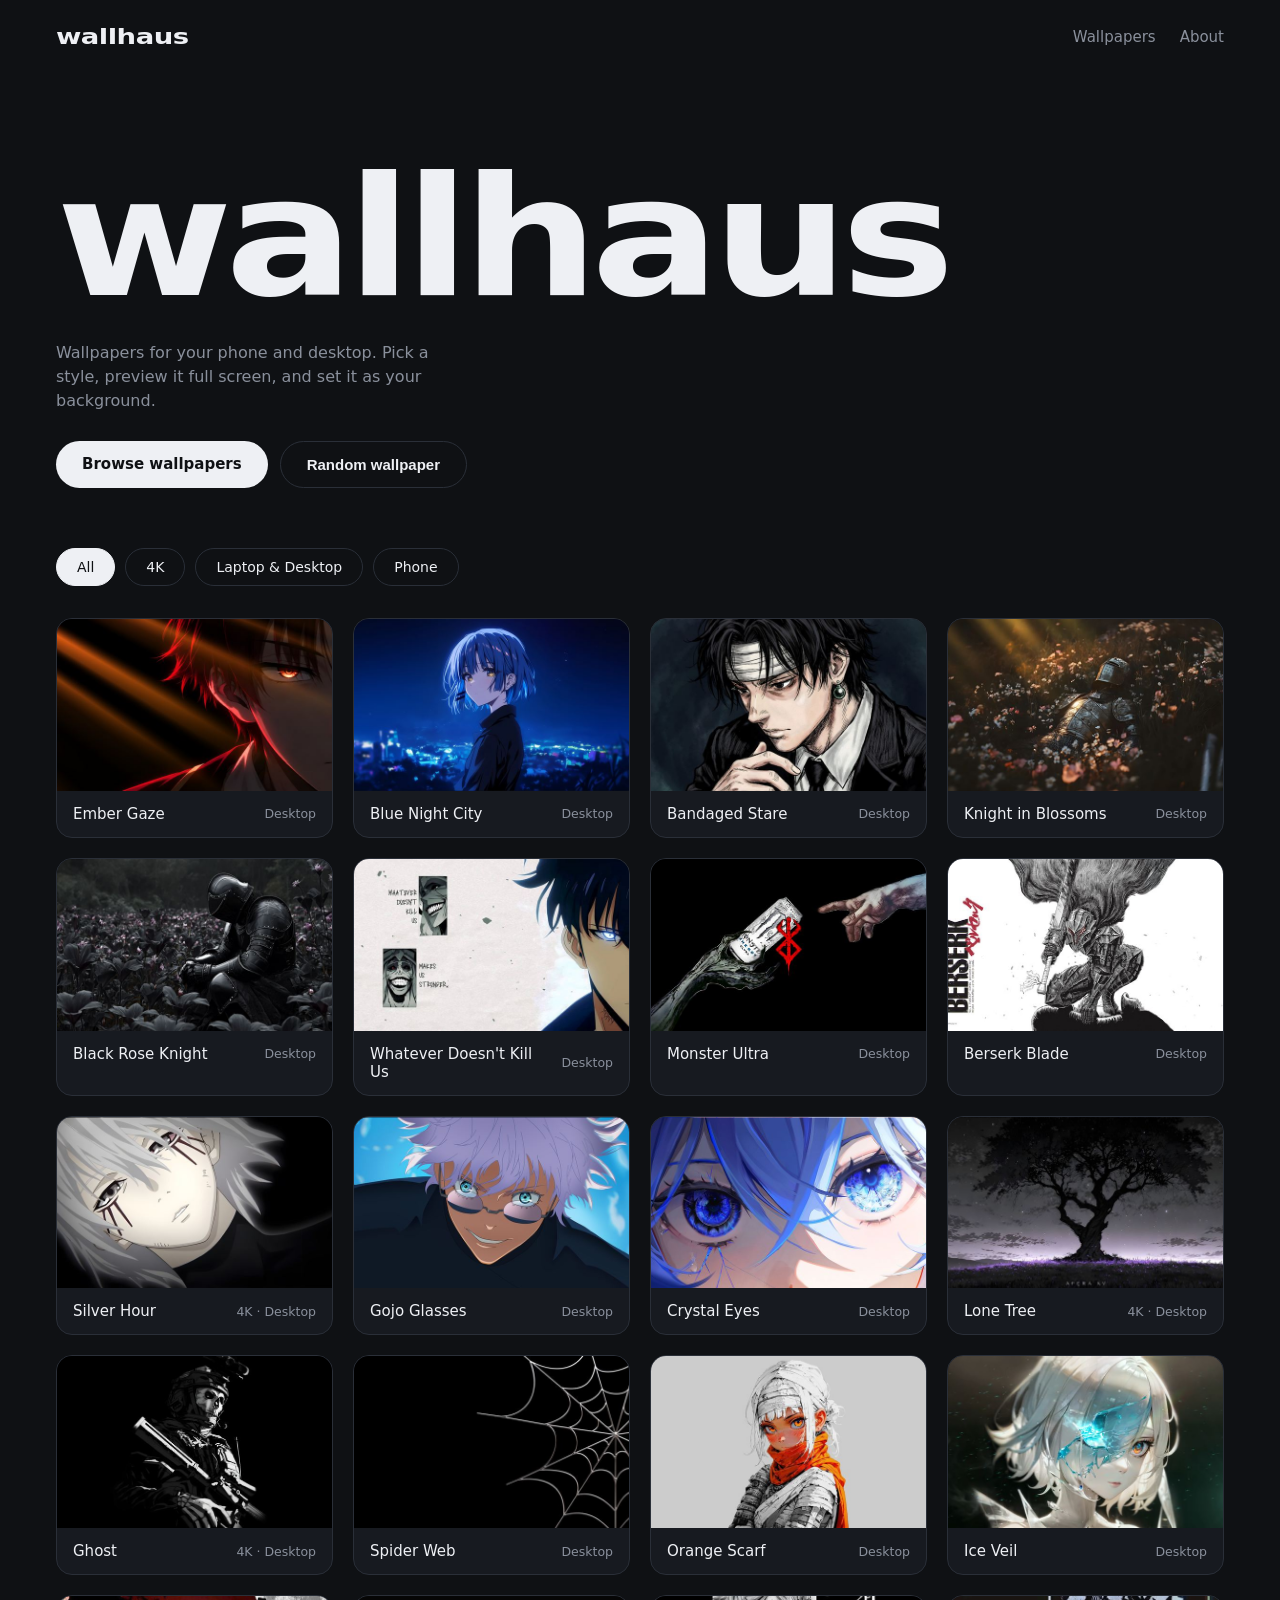
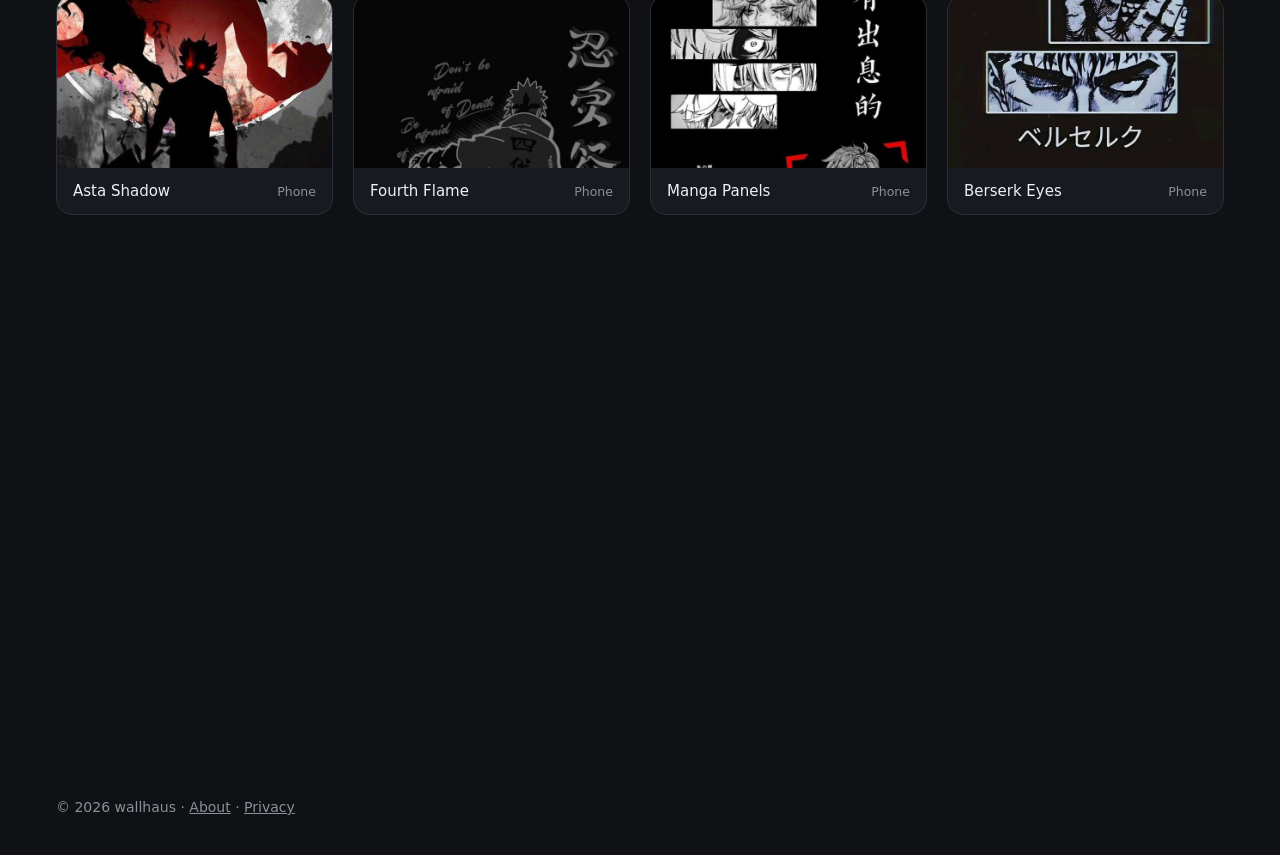
==== commit 8d55d42a: "Add files via upload" ====
--- a/index.html
+++ b/index.html
@@ -16,7 +16,6 @@
 <link rel="stylesheet" href="style.css">
 </head>
 <body>
-<div id="dots3d" aria-hidden="true"><div class="cloud"></div></div>
 <header>
   <nav>
     <div class="logo">wallhaus</div>
--- a/style.css
+++ b/style.css
@@ -101,12 +101,3 @@
   .btn, .btn:hover { transition:none; transform:none; box-shadow:none; }
   .hero h1, #viewer.open, .card.pop { animation:none; }
 }
-
-/* Floating 3D dots background: transparent, behind the content, never blocks clicks */
-#dots3d { position:fixed; inset:0; z-index:0; pointer-events:none; overflow:hidden; perspective:900px; }
-#dots3d .cloud { position:absolute; left:50%; top:50%; width:0; height:0; transform-style:preserve-3d;
-  animation:spin3d 60s linear infinite; }
-#dots3d .dot { position:absolute; width:2px; height:2px; margin:-1px 0 0 -1px; border-radius:50%; background:#fff; }
-@keyframes spin3d { from { transform:rotateY(0deg) rotateX(12deg); } to { transform:rotateY(360deg) rotateX(12deg); } }
-@media (prefers-reduced-motion: reduce) { #dots3d .cloud { animation:none; } }
-
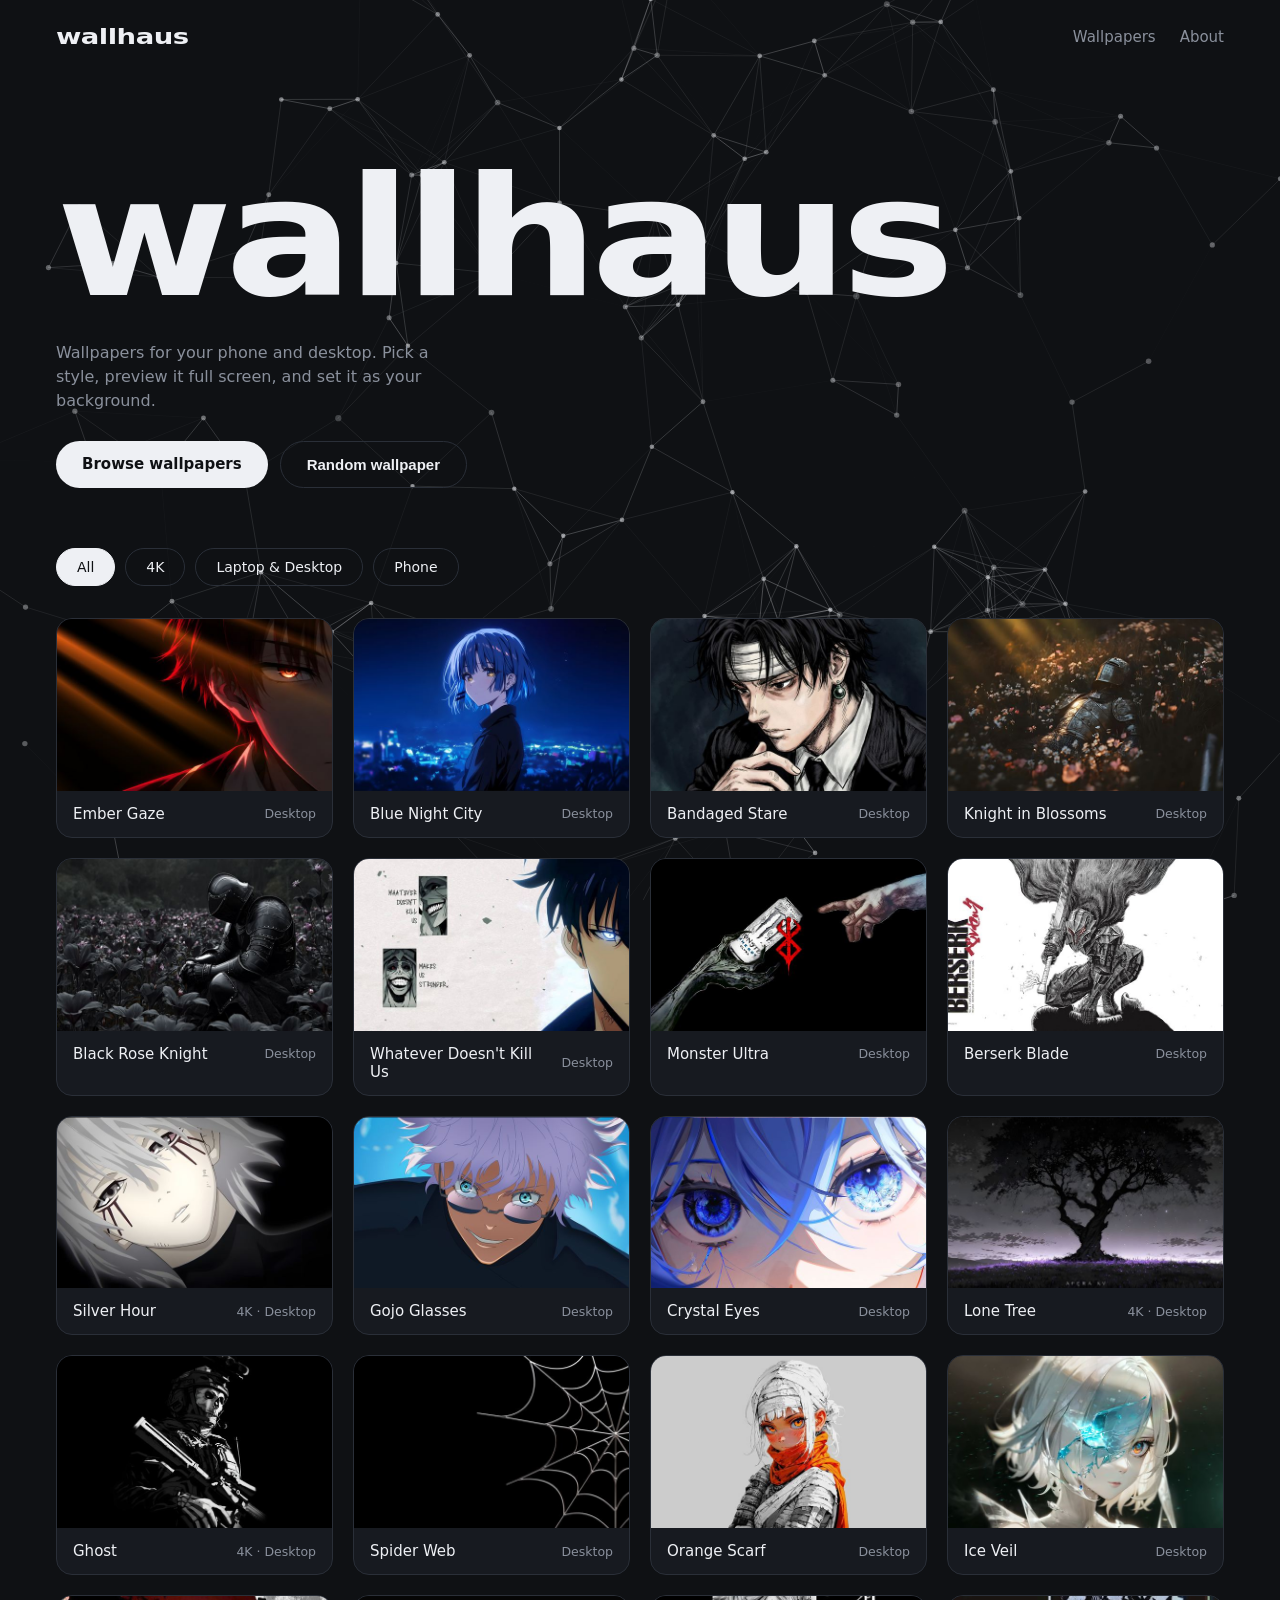
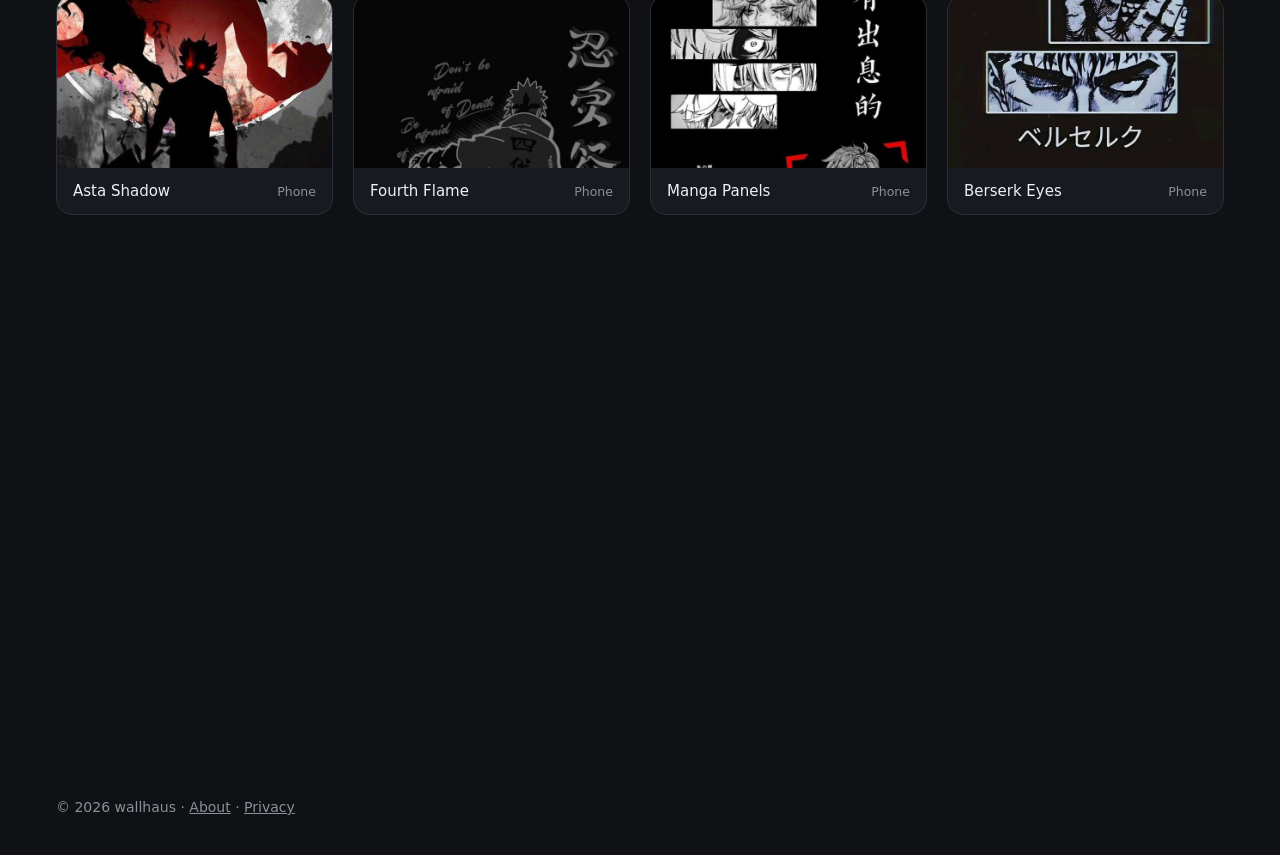
==== commit c4cbac92: "Add files via upload" ====
--- a/index.html
+++ b/index.html
@@ -16,6 +16,7 @@
 <link rel="stylesheet" href="style.css">
 </head>
 <body>
+<canvas id="bg" aria-hidden="true"></canvas>
 <header>
   <nav>
     <div class="logo">wallhaus</div>
--- a/style.css
+++ b/style.css
@@ -101,3 +101,7 @@
   .btn, .btn:hover { transition:none; transform:none; box-shadow:none; }
   .hero h1, #viewer.open, .card.pop { animation:none; }
 }
+
+/* Dot network background: transparent, behind the content, never blocks clicks */
+#bg { position:fixed; inset:0; width:100%; height:100%; z-index:0; pointer-events:none; }
+
